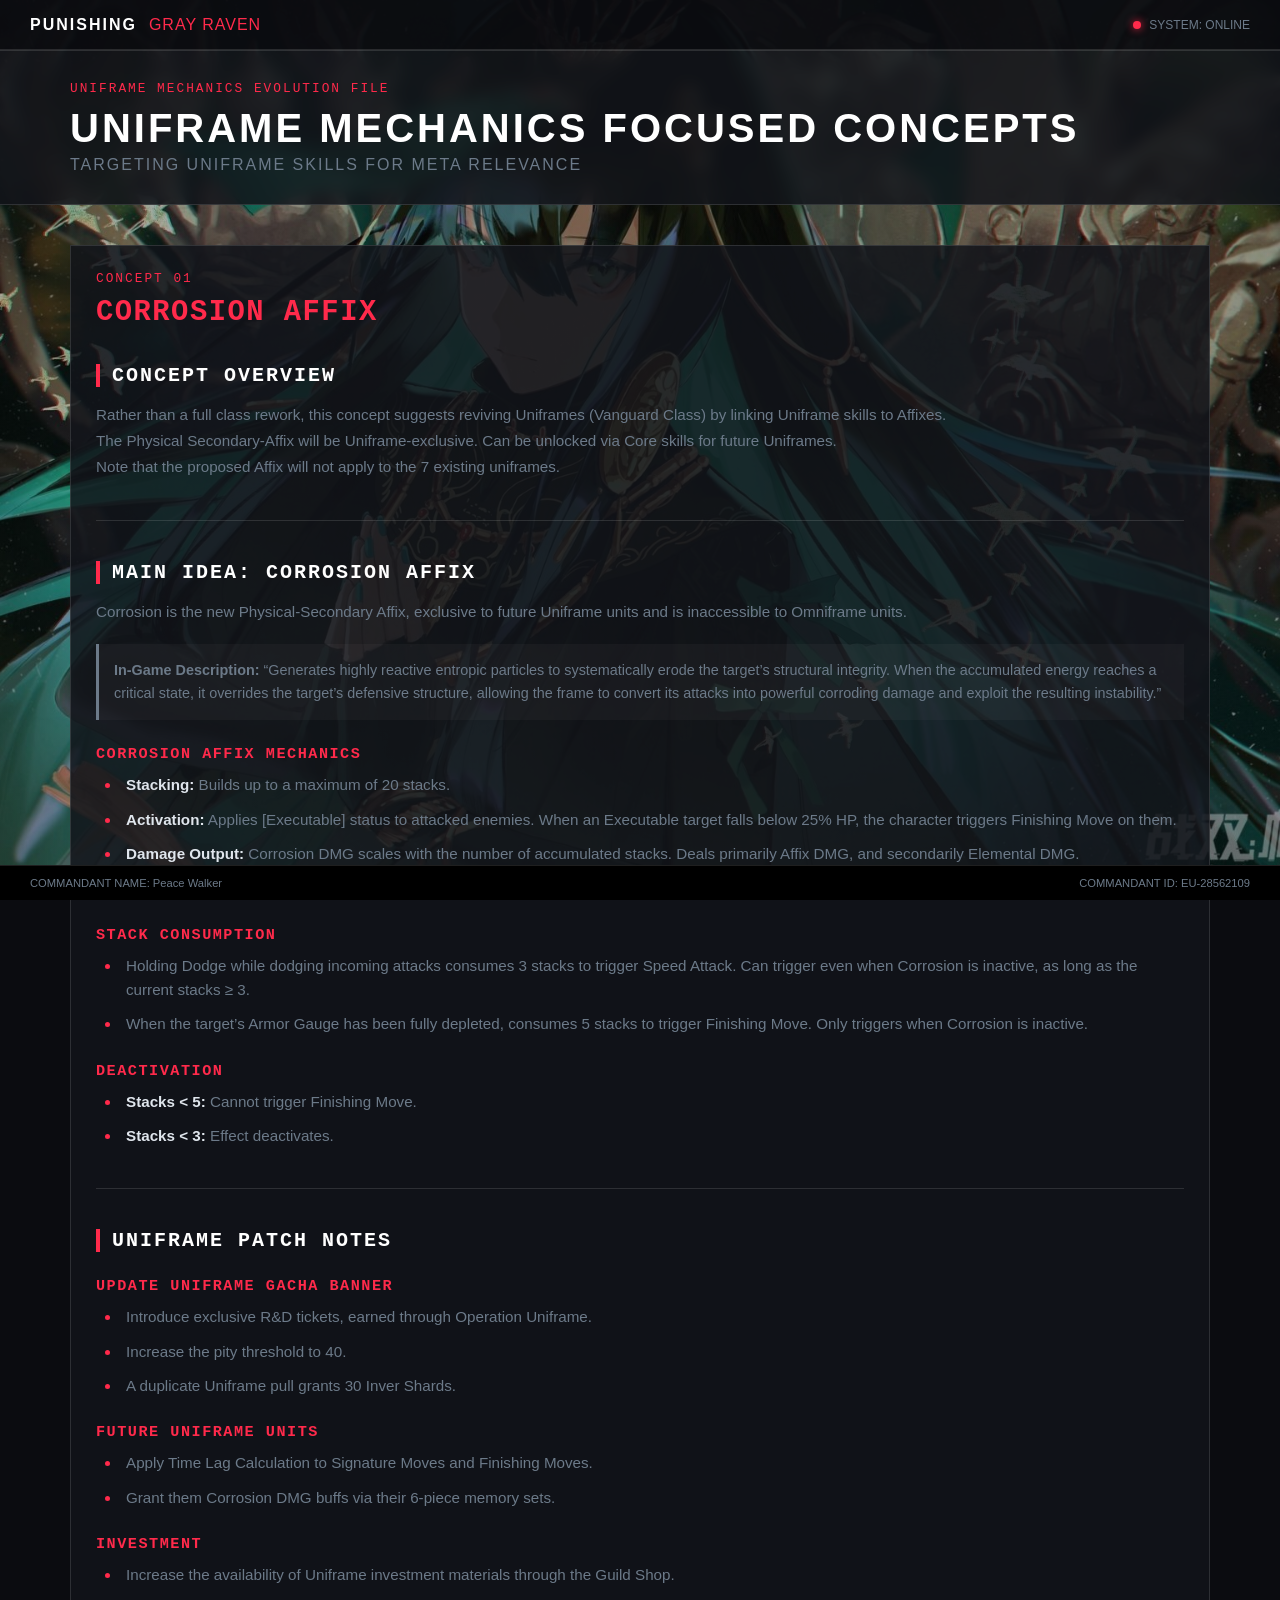
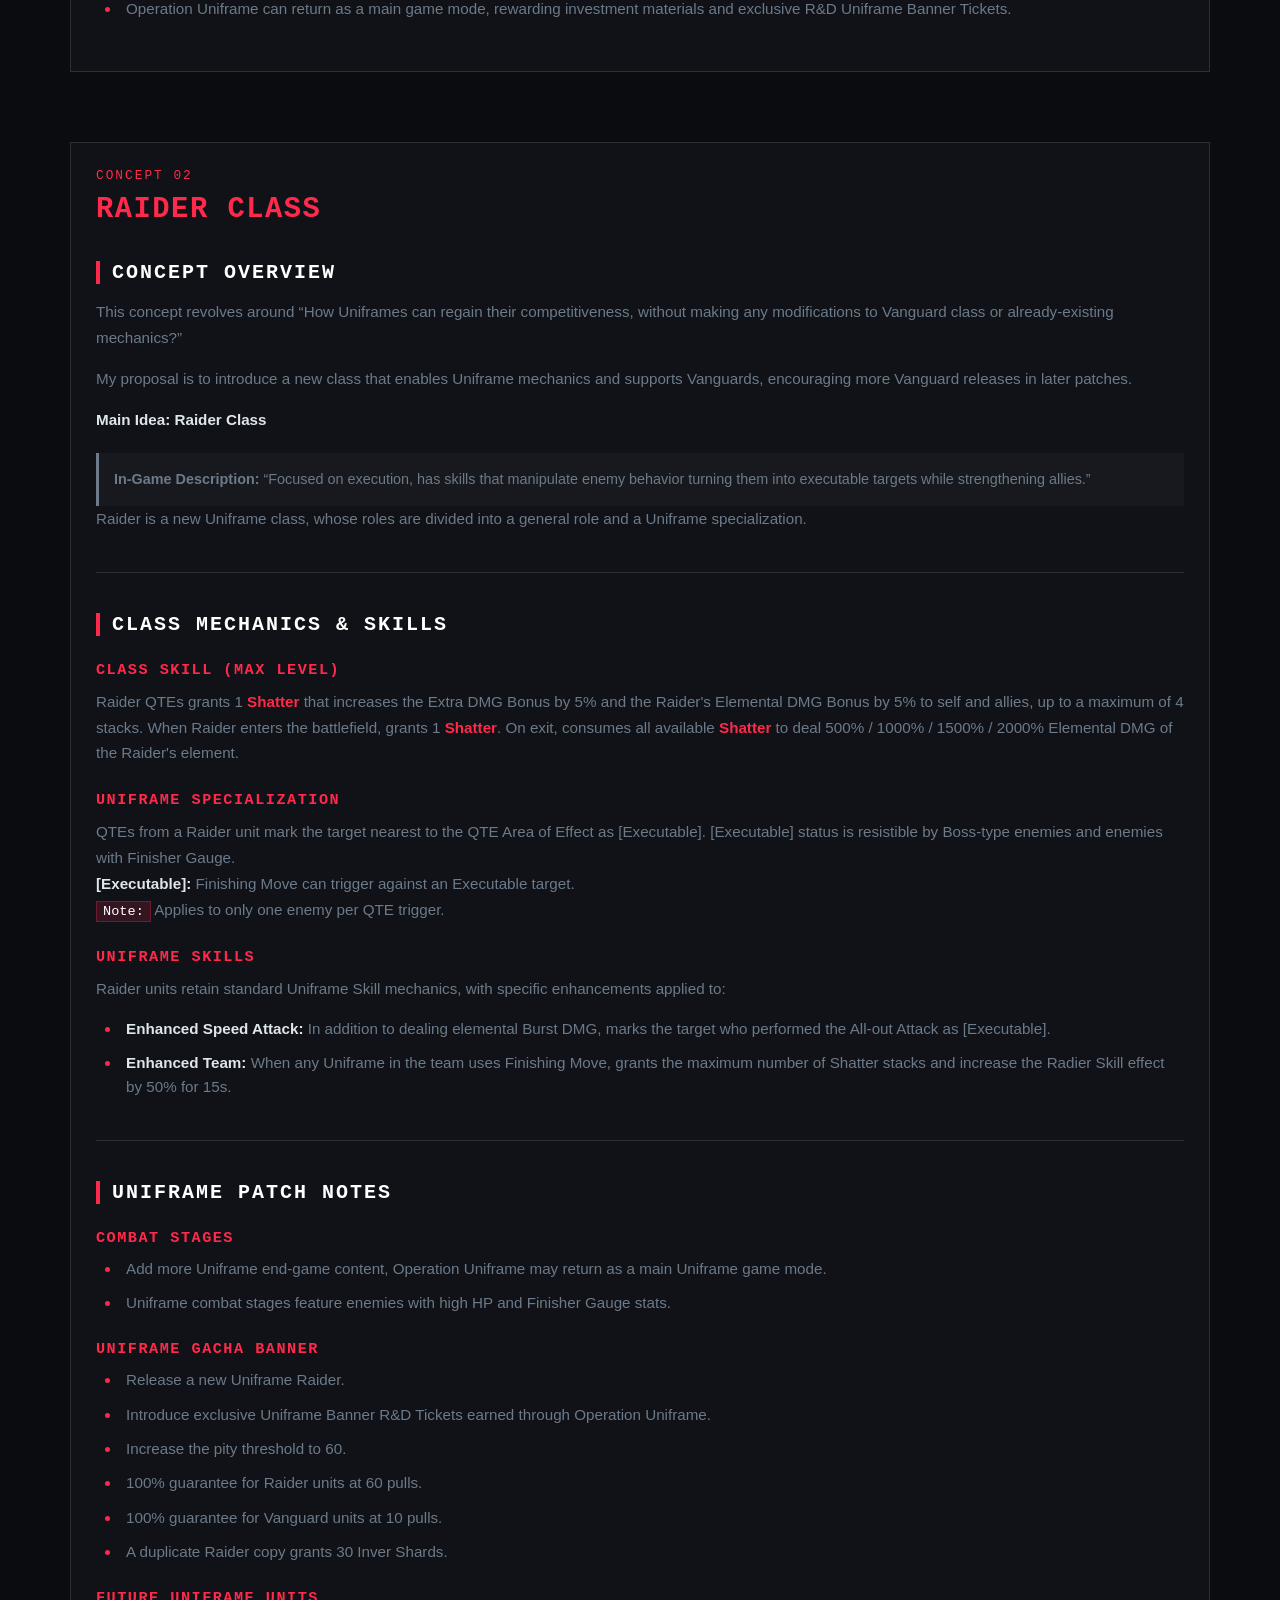
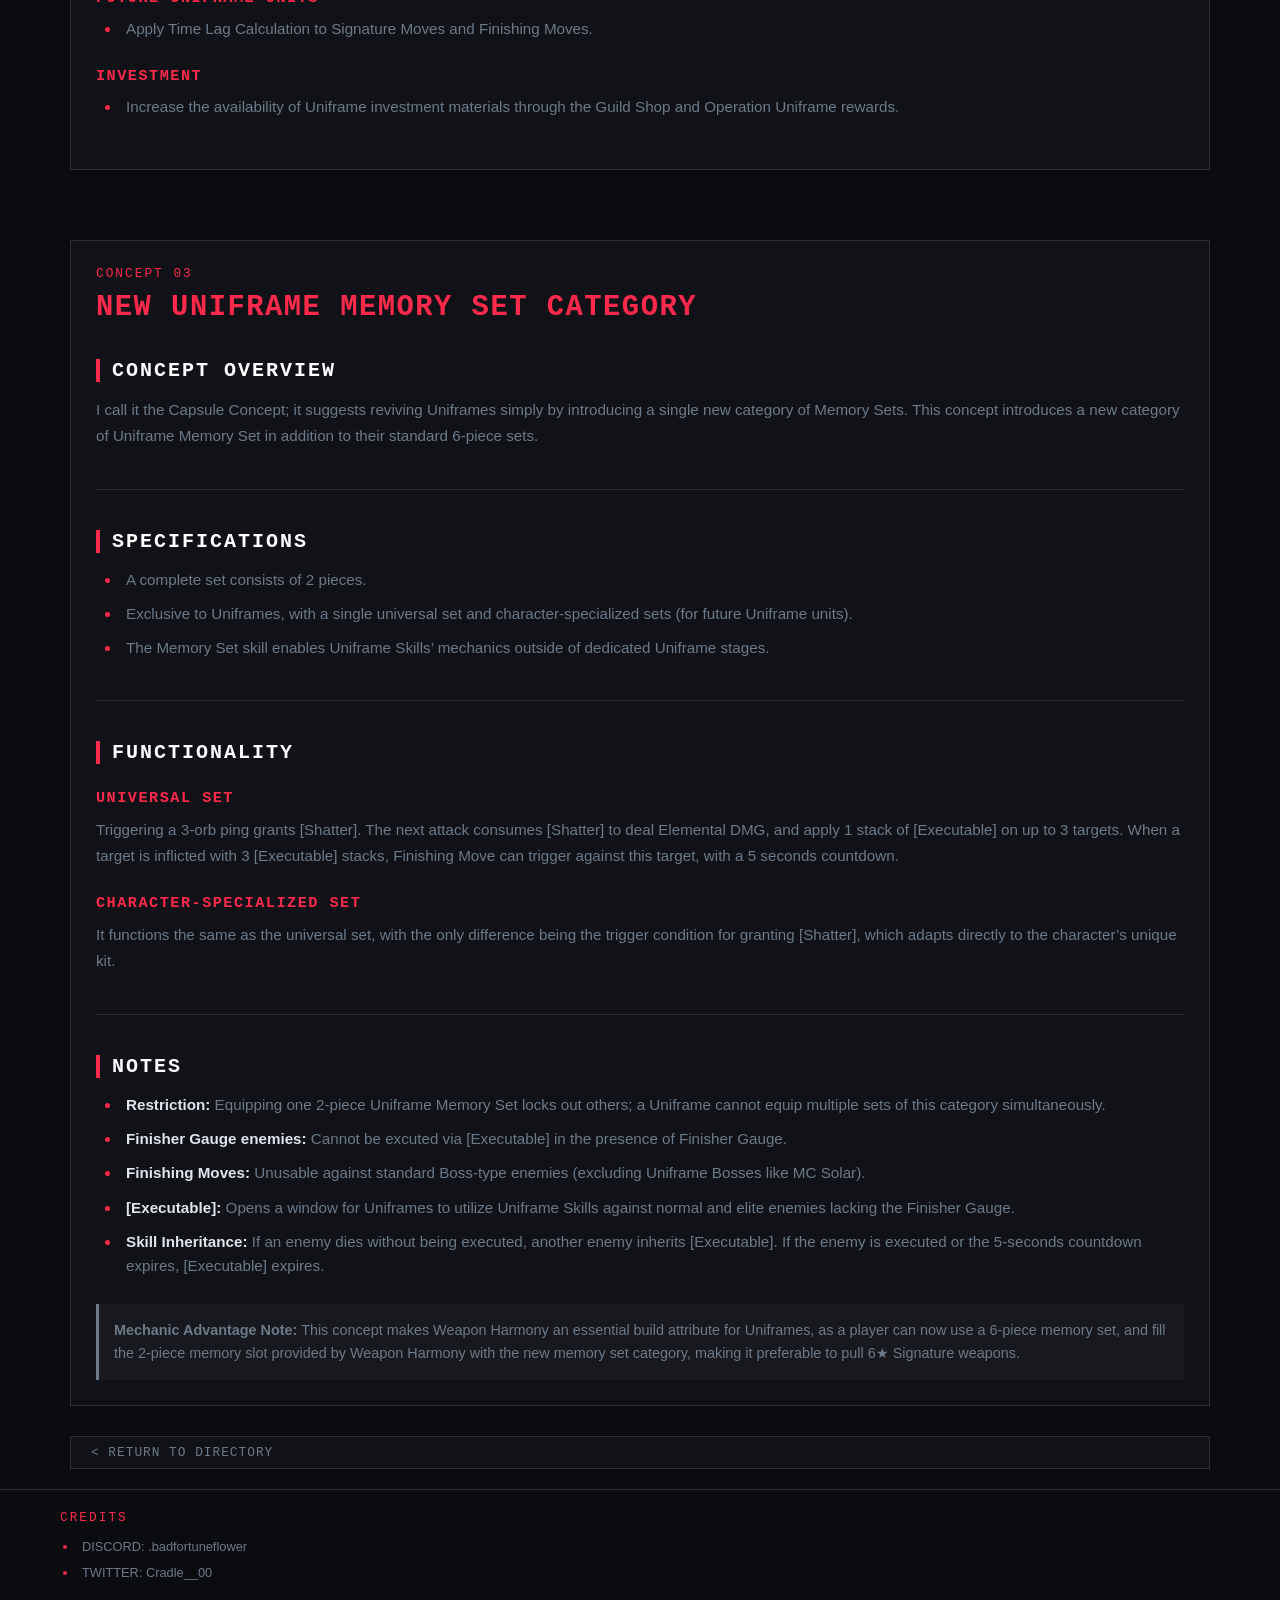
==== archive.html @ db3c18aa "Update archive.html" ====
<!DOCTYPE html>
<html lang="en">
<head>
    <meta charset="UTF-8" />
    <title>Uniframe Skills Focused</title>
<meta name="title" content="Uniframe Skills Focused">
<meta name="description" content="A fan concepts archive dedicated to Punishing: Gray Raven Uniframe combat concepts, class mechanics, and structural proposals.">
<meta name="keywords" content="PGR, Punishing Gray Raven,
    Uniframe, Uniframe Concepts, PGR Archive, Uniframe Rework, Uniframe Revival, Uniframe Plans, PGR Uniframe, Punishing Gray Raven Uniframe,
    Vanguard, Vanguard Concepts, Vanguard Rework, Vanguard Revival, Vanguard Plans, PGR Vanguard, Punishing Gray Raven Vanguard, Uniframe Vanguard,
    Camu, Camu Crocotta, Uniframe Camu, Uniframe Camu Crocotta, Vanguard Camu, Vanguard Camu Crocotta, PGR Camu, Punishing Gray Raven Camu,
    Qu, Qu Pavo, Uniframe Qu, Uniframe Qu Pavo, Vanguard Qu, Vanguard Qu Pavo, PGR Qu, Punishing Gray Raven Qu,
    Selena, Selena Tempest, Uniframe Selena, Uniframe Selena Tempest, Vanguard Selena, Vanguard Selena Tempest, PGR Selena, Punishing Gray Raven Selena,
    Roland, Roland Flamebeau, Uniframe Roland, Uniframe Roland Flamebeau, Vanguard Roland, Vanguard Roland Flamebeau, PGR Roland, Punishing Gray Raven Roland,
    Pulao, Pulao Dragontoll, Uniframe Pulao, Uniframe Pulao Dragontoll, Vanguard Pulao, Vanguard Pulao Dragontoll, PGR Pulao, Punishing Gray Raven Pulao,
    Haicma, Haicma Starveil, Uniframe Haicma, Uniframe Haicma Starveil, Vanguard Haicma, Vanguard Haicma Starveil, PGR Haicma, Punishing Gray Raven Haicma,
    Noan, Noan Arca, Uniframe Noan, Uniframe Noan Arca, Vanguard Noan, Vanguard Noan Arca, PGR Noan, Punishing Gray Raven Noan">
<meta name="robots" content="index, follow">
<!-- Open Graph / Social Media Preview Tags -->
    <meta property="og:type" content="website">
    <meta property="og:site_name" content="Legacy Concepts Archive">
    <meta property="og:title" content="Legacy Concepts Archive">
    <meta property="og:description" content="A fan concepts archive dedicated to Punishing: Gray Raven Uniframe combat concepts, class mechanics, and structural proposals.">
    <meta property="og:url" content="https://zaichintsu-hub.github.io/pgr-archive/">
    <meta property="og:image" content="https://zaichintsu-hub.github.io/pgr-archive/bg/Qu.jpg">
    <meta name="viewport" content="width=device-width, initial-scale=1.0"/>
    <link rel="icon" type="image/png" href="https://zaichintsu-hub.github.io/pgr-archive/favicon.png">
    <link rel="stylesheet" href="style.css" />
    <style>
        .back-btn {
            display: inline-block;
            background: var(--panel-bg);
            border: 1px solid var(--border-color);
            color: var(--text-muted);
            padding: 8px 20px;
            font-family: monospace;
            font-size: 0.8rem;
            text-decoration: none;
            letter-spacing: 1px;
            margin-bottom: 20px;
            transition: all 0.2s ease;
        }
        .back-btn:hover {
            border-color: var(--accent-red);
            color: var(--text-main);
        }
    </style>
</head>
<body>

    <div class="background-layer background-layer-1"></div>
    <div class="background-layer background-layer-2"></div>

    <!-- TOP NAV BAR -->
    <header class="top-nav">
        <div class="nav-brand">
            <span class="brand-logo">PUNISHING</span>
            <span class="brand-sub">GRAY RAVEN</span>
        </div>
        <div class="nav-status">
            <span class="status-indicator"></span>
            <span class="status-text">SYSTEM: ONLINE</span>
        </div>
    </header>

    <!-- MAIN FULL-WIDTH STICKY HEADER BANNER -->
    <section class="hero-section">
        <div class="hud-frame">
            <div class="hero-banner-inner">
                <div class="sys-tag">UNIFRAME MECHANICS EVOLUTION FILE</div>
                <h1 class="hero-title">UNIFRAME MECHANICS FOCUSED CONCEPTS</h1>
                <p class="hero-subtitle">TARGETING UNIFRAME SKILLS FOR META RELEVANCE</p>
            </div>
        </div>
    </section>

    <!-- MAIN CONTENT CONTAINER -->
    <main class="main-content">
        
        <!-- ========================================== -->
        <!-- CONCEPT 1: CORROSION AFFIX                 -->
        <!-- ========================================== -->
        <section class="content-panel">
            
            <div class="sys-tag">CONCEPT 01</div>
            <h2 style="color: var(--accent-red); font-family: monospace; font-size: 1.8rem; margin: 10px 0 25px 0; letter-spacing: 1.5px;">CORROSION AFFIX</h2>
            
            <!-- SECTION 1: CONCEPT OVERVIEW -->
            <h3 class="data-heading">CONCEPT OVERVIEW</h3>
            <div class="data-block">
                <p class="concept-text">Rather than a full class rework, this concept suggests reviving Uniframes (Vanguard Class) by linking Uniframe skills to Affixes.<br>
                The Physical Secondary-Affix will be Uniframe-exclusive. Can be unlocked via Core skills for future Uniframes.<br>Note that the proposed Affix will not apply to the 7 existing uniframes.</p>
            </div>

            <hr class="section-divider" />

            <!-- SECTION 2: MAIN IDEA - CORROSION AFFIX -->
            <h3 class="data-heading">MAIN IDEA: CORROSION AFFIX</h3>
            <div class="data-block">
                <p class="concept-text">Corrosion is the new Physical-Secondary Affix, exclusive to future Uniframe units and is inaccessible to Omniframe units.</p>
                <div class="sys-note">
                    <strong>In-Game Description:</strong> “Generates highly reactive entropic particles to systematically erode the target’s structural integrity. When the accumulated energy reaches a critical state, it overrides the target’s defensive structure, allowing the frame to convert its attacks into powerful corroding damage and exploit the resulting instability.”
                </div>
            </div>

            <h4 class="sub-heading">CORROSION AFFIX MECHANICS</h4>
            <ul class="sys-list">
                <li><strong>Stacking:</strong> Builds up to a maximum of 20 stacks.</li>
                <li><strong>Activation:</strong> Applies [Executable] status to attacked enemies. When an Executable target falls below 25% HP, the character triggers Finishing Move on them.</li>
                <li><strong>Damage Output:</strong> Corrosion DMG scales with the number of accumulated stacks. Deals primarily Affix DMG, and secondarily Elemental DMG.</li>
                <li><strong>Restriction:</strong> [Executable] status is resistible by Boss-type enemies and enemies with Finisher Gauge.</li>
            </ul>

            <h4 class="sub-heading">STACK CONSUMPTION</h4>
            <ul class="sys-list">
                <li>Holding Dodge while dodging incoming attacks consumes 3 stacks to trigger Speed Attack. Can trigger even when Corrosion is inactive, as long as the current stacks ≥ 3.</li>
                <li>When the target’s Armor Gauge has been fully depleted, consumes 5 stacks to trigger Finishing Move. Only triggers when Corrosion is inactive.</li>
            </ul>

            <h4 class="sub-heading">DEACTIVATION</h4>
            <ul class="sys-list">
                <li><strong>Stacks &lt; 5:</strong> Cannot trigger Finishing Move.</li>
                <li><strong>Stacks &lt; 3:</strong> Effect deactivates.</li>
            </ul>


            <hr class="section-divider" />
            <!-- SECTION 3: TEAM COMPOSITIONS & ENDGAME CONTENT -->
            <!-- 
            <h3 class="data-heading">TEAM COMPOSITIONS & ENDGAME CONTENT</h3>
            
            <h4 class="sub-heading">TEAM COMPOSITIONS</h4>
            <ul class="sys-list">
                <li><strong>ELEMENTAL TEAM:</strong> Vanguard will compete with Attacker for the main DPS slot, alongside Breaker/Tank and Amplifier/Overlinker.</li>
                <li><strong>CORROSION TEAM:</strong> At least 2 Uniframe units are required to achieve maximum DMG output. A Physical Amplifier can help increase the DMG output, since Corrosion is a Physical Affix. Uniframe’s Enhanced Team skill serves as the second buff provider for the team.</li>
            </ul>

            <h4 class="sub-heading">ENDGAME CONTENT</h4>
            <ul class="sys-list">
                <li><strong>OPERATION UNIFRAME:</strong> This mode could get little modifications and return as a main game mode with weekly tasks.</li>
            </ul>

            <hr class="section-divider" />
            -->
            
            <!-- SECTION 4: UNIFRAME PATCH NOTES -->
            <h3 class="data-heading">UNIFRAME PATCH NOTES</h3>
            <h4 class="sub-heading">UPDATE UNIFRAME GACHA BANNER</h4>
            <ul class="sys-list">
                <li>Introduce exclusive R&D tickets, earned through Operation Uniframe.</li>
                <li>Increase the pity threshold to 40.</li>
                <li>A duplicate Uniframe pull grants 30 Inver Shards.</li>
            </ul>

            <h4 class="sub-heading">FUTURE UNIFRAME UNITS</h4>
            <ul class="sys-list">
                <li>Apply Time Lag Calculation to Signature Moves and Finishing Moves.</li>
                <li>Grant them Corrosion DMG buffs via their 6-piece memory sets.</li>
            </ul>

            <h4 class="sub-heading">INVESTMENT</h4>
            <ul class="sys-list">
                <li>Increase the availability of Uniframe investment materials through the Guild Shop.</li>
                <li>Operation Uniframe can return as a main game mode, rewarding investment materials and exclusive R&D Uniframe Banner Tickets.</li>
            </ul>

        </section>
        <!-- ========================================== -->
        <!-- CONCEPT 2: RAIDER CLASS                 -->
        <!-- ========================================== -->
        <section class="content-panel" style="margin-top: 40px;">
            
            <div class="sys-tag">CONCEPT 02</div>
            <h2 style="color: var(--accent-red); font-family: monospace; font-size: 1.8rem; margin: 10px 0 25px 0; letter-spacing: 1.5px;">RAIDER CLASS</h2>
            
            <!-- SECTION 1: CONCEPT OVERVIEW -->
            <h3 class="data-heading">CONCEPT OVERVIEW</h3>
            <div class="data-block">
                <p class="concept-text">This concept revolves around “How Uniframes can regain their competitiveness, without making any modifications to Vanguard class or already-existing mechanics?”</p>
                <p class="concept-text">My proposal is to introduce a new class that enables Uniframe mechanics and supports Vanguards, encouraging more Vanguard releases in later patches.</p>
                <p class="concept-text"><strong>Main Idea: Raider Class</strong></p>
                <div class="sys-note">
                    <strong>In-Game Description:</strong> “Focused on execution, has skills that manipulate enemy behavior turning them into executable targets while strengthening allies.”
                </div>
                <p class="concept-text">Raider is a new Uniframe class, whose roles are divided into a general role and a Uniframe specialization.</p>
            </div>

            <hr class="section-divider" />

            <!-- SECTION 2: CLASS MECHANICS & SKILLS -->
            <h3 class="data-heading">CLASS MECHANICS & SKILLS</h3>
            
            <h4 class="sub-heading">CLASS SKILL (MAX LEVEL)</h4>
            <p class="concept-text">Raider QTEs grants 1 <b style="color: var(--accent-red);">Shatter</b> that increases the Extra DMG Bonus by 5% and the Raider's Elemental DMG Bonus by 5% to self and allies, up to a maximum of 4 stacks. When Raider enters the battlefield, grants 1 <b style="color: var(--accent-red);">Shatter</b>. On exit, consumes all available <b style="color: var(--accent-red);">Shatter</b> to deal 500% / 1000% / 1500% / 2000% Elemental DMG of the Raider's element.</p>

            <h4 class="sub-heading">UNIFRAME SPECIALIZATION</h4>
            <p class="concept-text">QTEs from a Raider unit mark the target nearest to the QTE Area of Effect as [Executable]. [Executable] status is resistible by Boss-type enemies and enemies with Finisher Gauge.<br>
                <strong>[Executable]:</strong> Finishing Move can trigger against an Executable target.<br>
                <span class="highlight">Note:</span> Applies to only one enemy per QTE trigger.</p>

            <h4 class="sub-heading">UNIFRAME SKILLS</h4>
            <p class="concept-text">Raider units retain standard Uniframe Skill mechanics, with specific enhancements applied to:</p>
            <ul class="sys-list">
                <li><strong>Enhanced Speed Attack:</strong> In addition to dealing elemental Burst DMG, marks the target who performed the All-out Attack as [Executable].</li>
                <li><strong>Enhanced Team:</strong> When any Uniframe in the team uses Finishing Move, grants the maximum number of Shatter stacks and increase the Radier Skill effect by 50% for 15s.</li>
            </ul>

            <hr class="section-divider" />

            <!-- SECTION 3: ANALYSIS: TEAM COMPOSITIONS -->
            <!-- 
            <h3 class="data-heading">ANALYSIS: TEAM COMPOSITIONS</h3>
            
            <h4 class="sub-heading">ELEMENTAL & EFFECT COMPOSITION</h4>
            <div class="sys-note" style="margin-bottom: 15px;">
                <strong>Team Layout:</strong> [ATTACKER/VANGUARD - BREAKER/TANK - AMPLIFIER/RAIDER]
            </div>
            
            <p class="concept-text" style="margin-bottom: 5px;"><strong>DPS Comparison:</strong></p>
            <ul class="sys-list">
                <li>Vanguard technically functions like an Attacker for 10 seconds upon deployment.</li>
                <li>Uniframe 6-piece memory sets provide higher DMG stats than Omniframe 4-piece memory sets.</li>
                <li>Omniframe has the advantage of being able to equip 2 complete memory sets thanks to Weapon Harmony.</li>
                <li>Some Omniframe memory sets like Cottie provide the advantage of a faster rotation.</li>
            </ul>

            <p class="concept-text" style="margin-bottom: 5px;"><strong>SUPPORT Comparison:</strong></p>
            <ul class="sys-list">
                <li>Amplifier instantly provides 20% Extra DMG Bonus for 10 seconds when a character is deployed, while Raider builds up stacks through QTEs, with the maximum Extra DMG Bonus being 20%.</li>
                <li>Amplifier heals allies, increases their DMG, and provides more buffs via support Omniframe memory sets like Da Vinci and Guinevere.</li>
                <li>Raider deals AoE Burst DMG on exit.</li>
                <li>[Executable] opens a window for Uniframes to partly benefit from Uniframe skills’ Finishing Move and Enhanced Team’s stats buff.</li>
            </ul>

            <p class="concept-text"><strong>Conclusion:</strong> Vanguard and Attacker, Raider and Amplifier, can share the same slot, depending on which unit is stronger.</p>

            <h4 class="sub-heading">UNIFRAME COMPOSITION</h4>
            <div class="sys-note" style="margin-bottom: 15px;">
                <strong>Team Layout:</strong> [VANGUARD - VANGUARD - RAIDER]
            </div>
            <ul class="sys-list">
                <li>Outside of dedicated Uniframe stages, this composition is less effective than standard competitive Omniframe teams.</li>
                <li>Gains stats buff and support from Raider's Class skill and Uniframes’ Enhanced Team.</li>
                <li>Specializes against enemies with Finisher Gauge and enemies whose HP and shield stats are high.</li>
                <li>Omniframe units are highly irrelevant to this team.</li>
            </ul>

            <hr class="section-divider" /> -->

            <!-- SECTION 4: UNIFRAME PATCH NOTES -->
            <h3 class="data-heading">UNIFRAME PATCH NOTES</h3>
            
            <h4 class="sub-heading">COMBAT STAGES</h4>
            <ul class="sys-list">
                <li>Add more Uniframe end-game content, Operation Uniframe may return as a main Uniframe game mode.</li>
                <li>Uniframe combat stages feature enemies with high HP and Finisher Gauge stats.</li>
            </ul>

            <h4 class="sub-heading">UNIFRAME GACHA BANNER</h4>
                <ul class="sys-list">
                <li>Release a new Uniframe Raider.</li>
                <li>Introduce exclusive Uniframe Banner R&D Tickets earned through Operation Uniframe.</li>
                <li>Increase the pity threshold to 60.</li>
                <li>100% guarantee for Raider units at 60 pulls.</li>
                <li>100% guarantee for Vanguard units at 10 pulls.</li>
                <li>A duplicate Raider copy grants 30 Inver Shards.</li>
            </ul>

            <h4 class="sub-heading">FUTURE UNIFRAME UNITS</h4>
            <ul class="sys-list">
                <li>Apply Time Lag Calculation to Signature Moves and Finishing Moves.</li>
            </ul>

            <h4 class="sub-heading">INVESTMENT</h4>
            <ul class="sys-list">
                <li>Increase the availability of Uniframe investment materials through the Guild Shop and Operation Uniframe rewards.</li>
            </ul>

        </section>

        <!-- ========================================== -->
        <!-- CONCEPT 3: NEW UNIFRAME MEMORY SET         -->
        <!-- ========================================== -->
        <section class="content-panel" style="margin-top: 40px;">
            
            <div class="sys-tag">CONCEPT 03</div>
            <h2 style="color: var(--accent-red); font-family: monospace; font-size: 1.8rem; margin: 10px 0 25px 0; letter-spacing: 1.5px;">NEW UNIFRAME MEMORY SET CATEGORY</h2>
            
            <!-- SECTION 1: CONCEPT OVERVIEW -->
            <h3 class="data-heading">CONCEPT OVERVIEW</h3>
            <div class="data-block">
                <p class="concept-text">I call it the Capsule Concept; it suggests reviving Uniframes simply by introducing a single new category of Memory Sets. This concept introduces a new category of Uniframe Memory Set in addition to their standard 6-piece sets.</p>
            </div>

            <hr class="section-divider" />

            <!-- SECTION 2: SPECIFICATIONS -->
            <h3 class="data-heading">SPECIFICATIONS</h3>
            <ul class="sys-list">
                <li>A complete set consists of 2 pieces.</li>
                <li>Exclusive to Uniframes, with a single universal set and character-specialized sets (for future Uniframe units).</li>
                <li>The Memory Set skill enables Uniframe Skills’ mechanics outside of dedicated Uniframe stages.</li>
            </ul>

            <hr class="section-divider" />

            <!-- SECTION 3: FUNCTIONALITY -->
            <h3 class="data-heading">FUNCTIONALITY</h3>
            
            <h4 class="sub-heading">UNIVERSAL SET</h4>
            <p class="concept-text">Triggering a 3-orb ping grants [Shatter]. The next attack consumes [Shatter] to deal Elemental DMG, and apply 1 stack of [Executable] on up to 3 targets. When a target is inflicted with 3 [Executable] stacks, Finishing Move can trigger against this target, with a 5 seconds countdown.</p>

            <h4 class="sub-heading">CHARACTER-SPECIALIZED SET</h4>
            <p class="concept-text">It functions the same as the universal set, with the only difference being the trigger condition for granting [Shatter], which adapts directly to the character’s unique kit.</p>

            <hr class="section-divider" />

            <!-- SECTION 4: NOTES -->
            <h3 class="data-heading">NOTES</h3>
            <ul class="sys-list">
                <li><strong>Restriction:</strong> Equipping one 2-piece Uniframe Memory Set locks out others; a Uniframe cannot equip multiple sets of this category simultaneously.</li>
                <li><strong>Finisher Gauge enemies:</strong> Cannot be excuted via [Executable] in the presence of Finisher Gauge.</li>
                <li><strong>Finishing Moves:</strong> Unusable against standard Boss-type enemies (excluding Uniframe Bosses like MC Solar).</li>
                <li><strong>[Executable]:</strong> Opens a window for Uniframes to utilize Uniframe Skills against normal and elite enemies lacking the Finisher Gauge.</li>
                <li><strong>Skill Inheritance:</strong> If an enemy dies without being executed, another enemy inherits [Executable]. If the enemy is executed or the 5-seconds countdown expires, [Executable] expires.</li>
            </ul>

            <div class="sys-note" style="margin-top: 15px;">
                <strong>Mechanic Advantage Note:</strong> This concept makes Weapon Harmony an essential build attribute for Uniframes, as a player can now use a 6-piece memory set, and fill the 2-piece memory slot provided by Weapon Harmony with the new memory set category, making it preferable to pull 6★ Signature weapons.
            </div>

        </section>
        <a href="index.html" class="back-btn">&lt; RETURN TO DIRECTORY</a>
    </main>
            <!-- CREDITS BAR -->
        <section class="credits-bar">
            <div class="credits-header">CREDITS</div>

            <ul class="credits-list">
                <li>DISCORD: .badfortuneflower</li>
                <li>TWITTER: Cradle__00</li>
            </ul>
            <br>
        </section>
    <!-- FOOTER DIAGNOSTICS -->
    <footer class="footer-diagnostics">
        <div class="footer-left">
        COMMANDANT NAME: Peace Walker
        </div>
        <div class="footer-right">
        COMMANDANT ID: EU-28562109
        </div>
    </footer>

    <script src="bg-switcher.js"></script>
</body>
</html>
---- style.css ----
/* --- RESET & VARIABLES --- */
* {
  margin: 0;
  padding: 0;
  box-sizing: border-box;
  font-family: 'Segoe UI', -apple-system, BlinkMacSystemFont, Roboto, sans-serif;
}

:root {
  --bg-color: #0b0c10;
  --panel-bg: rgba(18, 20, 26, 0.85);
  --border-color: rgba(255, 255, 255, 0.12);
  --accent-red: #ff2a4b;
  --accent-red-glow: rgba(255, 42, 75, 0.3);
  --text-main: #e0e6ed;
  --text-muted: #6c7a89;
  --grid-line: rgba(255, 255, 255, 0.03);
}

body {
    margin: 0;
    padding: 0;
    box-sizing: border-box;
    color: var(--text-main);
    min-height: 100vh;
    padding-bottom: 0px;
    background-color: var(--bg-color);
    display: flex;
    flex-direction: column;
}

.background-layer {
    position: fixed;
    inset: 0;
    background-size: cover;
    background-position: center;
    background-repeat: no-repeat;
    background-attachment: fixed;
    z-index: -1;
    opacity: 0;
    transition: opacity 1.5s ease-in-out;
}

.background-layer.active {
    opacity: 1;
}

/* --- TOP NAV BAR --- */
.top-nav {
  height: 50px;
  background: rgba(11, 12, 16, 0.95);
  border-bottom: 1px solid var(--border-color);
  display: flex;
  justify-content: space-between;
  align-items: center;
  padding: 0 30px;
  position: sticky;
  top: 0;
  z-index: 100;
}

.nav-brand {
  display: flex;
  align-items: center;
  gap: 12px;
}

.brand-logo {
  font-weight: 900;
  letter-spacing: 2px;
  color: #fff;
}

.brand-sub {
  font-weight: 300;
  color: var(--accent-red);
  letter-spacing: 1px;
}

.sys-ver {
  font-size: 0.75rem;
  color: var(--text-muted);
  font-family: monospace;
}

.nav-status {
  display: flex;
  align-items: center;
  gap: 8px;
  font-size: 0.75rem;
  font-family: monospace;
  color: var(--text-muted);
}

.status-indicator {
  width: 8px;
  height: 8px;
  background-color: var(--accent-red);
  border-radius: 50%;
  box-shadow: 0 0 8px var(--accent-red);
}

/* --- FULL-WIDTH STICKY HERO HEADER --- */
.hero-section {
  width: 100%;
  margin-bottom: 40px;
  top: 50px;
  z-index: 90;
}

.hud-frame {
  background: var(--panel-bg);
  border-top: 1px solid var(--border-color);
  border-bottom: 1px solid var(--border-color);
  border-left: none;
  border-right: none;
  padding: 30px 0;
  position: relative;
  backdrop-filter: blur(8px);
}

.hero-banner-inner {
  max-width: 1200px;
  margin: 0 auto;
  padding: 0 30px;
}

.sys-tag {
  font-family: monospace;
  font-size: 0.8rem;
  color: var(--accent-red);
  letter-spacing: 2px;
  margin-bottom: 10px;
}

.hero-title {
  font-size: 2.5rem;
  font-weight: 900;
  letter-spacing: 3px;
  color: #fff;
}

.hero-subtitle {
  font-size: 1rem;
  color: var(--text-muted);
  letter-spacing: 2px;
  margin-top: 5px;
}

/* --- NAVIGATION MATRIX --- */
.nav-matrix {
  display: flex;
  gap: 10px;
  max-width: 1200px;
  margin: 20px auto;
  padding: 0 30px;
}

.matrix-tab {
  flex: 1;
  background: var(--panel-bg);
  border: 1px solid var(--border-color);
  color: var(--text-muted);
  padding: 12px;
  font-family: monospace;
  font-size: 0.85rem;
  cursor: pointer;
  text-align: left;
  transition: all 0.2s ease;
}

.matrix-tab:hover, .matrix-tab.active {
  background: var(--accent-red);
  color: #fff;
  border-color: var(--accent-red);
  box-shadow: 0 0 12px var(--accent-red-glow);
}

/* --- MAIN CONTENT & PANELS --- */
.main-content {
  max-width: 1200px;
  margin: 0 auto;
  padding: 0 30px;
  display: flex;
  flex-direction: column;
  gap: 30px;
}

.content-panel {
  background: var(--panel-bg);
  border: 1px solid var(--border-color);
  padding: 25px;
}

.archive-panel {
  background: var(--panel-bg);
  border: 1px solid var(--accent-red);
  padding: 25px;
}

.archive-header {
  display: flex;
  align-items: center;
  gap: 12px;
  border-bottom: 1px solid var(--accent-red);
  padding-bottom: 12px;
  margin-bottom: 20px;
}

.archive-header h2 {
  font-size: 1.1rem;
  letter-spacing: 1.5px;
  color: var(--accent-red);
}

.panel-header {
  display: flex;
  align-items: center;
  gap: 12px;
  border-bottom: 1px solid var(--border-color);
  padding-bottom: 12px;
  margin-bottom: 20px;
}

.header-num {
  font-family: monospace;
  color: var(--accent-red);
  font-weight: bold;
}

.panel-header h2 {
  font-size: 1.1rem;
  letter-spacing: 1.5px;
  color: #fff;
}

/* --- GRID & PLACEHOLDERS --- */
.card-grid {
  display: grid;
  grid-template-columns: 1fr 1fr;
  gap: 20px;
  margin-bottom: 80px;
}

.data-card {
  border: 1px solid var(--border-color);
  padding: 15px;
  background: rgba(0, 0, 0, 0.3);
}

.card-tag {
  font-family: monospace;
  font-size: 0.7rem;
  color: var(--text-muted);
}

.data-card h3 {
  font-size: 0.95rem;
  margin: 5px 0 15px;
  color: #fff;
}

.card-placeholder, .table-placeholder {
  min-height: 120px;
  border: 1px dashed var(--border-color);
  background: rgba(255, 255, 255, 0.01);
}

/* --- ROSTER GRID --- */
.roster-grid {
  display: grid;
  grid-template-columns: repeat(5, 1fr);
  gap: 15px;
}

.roster-slot {
  aspect-ratio: 1;
  border: 1px solid var(--border-color);
  background: rgba(0, 0, 0, 0.4);
  display: flex;
  align-items: flex-end;
  padding: 10px;
  transition: border-color 0.2s ease;
}

.roster-slot:hover {
  border-color: var(--accent-red);
}

.slot-id {
  font-family: monospace;
  font-size: 0.65rem;
  color: var(--text-muted);
}

/* --- FOOTER --- */
.footer-diagnostics {
    position: fixed;
    bottom: 0;
    left: 0;
    width: 100%;
    height: 35px;
    background: #000;
    border-top: 1px solid var(--border-color);
    display: flex;
    justify-content: space-between;
    align-items: center;
    padding: 0 30px;
    font-family: monospace;
    font-size: 0.7rem;
    color: var(--text-muted);
    z-index: 1000;
}

/* --- RESPONSIVE BREAKPOINTS --- */
@media (max-width: 768px) {
  .card-grid { grid-template-columns: 1fr; }
  .roster-grid { grid-template-columns: repeat(2, 1fr); }
  .nav-matrix { flex-direction: column; }
}

/* --- CONCEPT BODY TYPOGRAPHY & SPACING --- */
.data-heading {
  font-family: monospace;
  font-size: 1.25rem;
  color: #fff;
  letter-spacing: 2px;
  margin-top: 35px;
  margin-bottom: 15px;
  border-left: 4px solid var(--accent-red);
  padding-left: 12px;
}
.data-heading:first-child {
  margin-top: 0;
}

.sub-heading {
  font-family: monospace;
  font-size: 0.95rem;
  color: var(--accent-red);
  letter-spacing: 1.5px;
  margin: 25px 0 10px 0;
}

.data-block {
  margin-bottom: 25px;
}

.concept-text {
  color: var(--text-muted);
  font-size: 0.95rem;
  line-height: 1.7;
  margin-bottom: 15px;
}
.concept-text strong {
  color: var(--text-main);
}

.highlight {
  color: #fff;
  background: rgba(255, 42, 75, 0.15);
  padding: 2px 6px;
  border: 1px solid rgba(255, 42, 75, 0.3);
  font-family: monospace;
  font-size: 0.85rem;
}

.section-divider {
  border: 0;
  height: 1px;
  background: var(--border-color);
  margin: 40px 0;
}

/* --- LISTS --- */
.sys-list {
  margin: 0 0 25px 25px;
  color: var(--text-muted);
  font-size: 0.95rem;
  line-height: 1.6;
}
.sys-list li {
  margin-bottom: 10px;
  padding-left: 5px;
}
.sys-list li::marker {
  color: var(--accent-red);
}
.sys-list strong {
  color: var(--text-main);
}

.sys-note {
  background: rgba(255, 255, 255, 0.03);
  border-left: 3px solid var(--text-muted);
  padding: 15px;
  margin-top: 20px;
  font-size: 0.9rem;
  color: var(--text-muted);
  line-height: 1.6;
}

/* --- DATA TABLES --- */
.table-container {
  overflow-x: auto;
  margin-top: 20px;
}
.sys-table {
  width: 100%;
  border-collapse: collapse;
  font-size: 0.9rem;
}
.sys-table th, .sys-table td {
  padding: 15px;
  border: 1px solid var(--border-color);
  text-align: left;
}
.sys-table th {
  background: rgba(255, 42, 75, 0.1);
  color: #fff;
  font-family: monospace;
  letter-spacing: 1px;
  font-weight: normal;
}
.sys-table td {
  color: var(--text-muted);
  background: rgba(0, 0, 0, 0.2);
  line-height: 1.5;
}

/* --- CLASS GRID CARDS --- */
.class-grid {
  display: grid;
  grid-template-columns: repeat(auto-fit, minmax(280px, 1fr));
  gap: 20px;
  margin-top: 20px;
}

.class-card {
  border: 1px solid var(--border-color);
  background: rgba(0, 0, 0, 0.3);
  position: relative;
  min-height: 220px;
  transition: all 0.3s ease;
  overflow: hidden;
}

.class-card:hover {
  border-color: var(--accent-red);
  transform: translateY(-2px);
  box-shadow: 0 5px 15px rgba(0, 0, 0, 0.5);
}

/* Base state: Overlay Icon is centered and visible */
.class-icon {
    position: absolute;
    inset: 0;
    display: flex;
    justify-content: center;
    align-items: center;
    background: rgba(18, 20, 26, 0.95);
    z-index: 10;
    opacity: 1;
}

.class-icon img {
    display: block;
    width: 180px;
    height: 180px;
    object-fit: contain;
}

.class-content {
  padding: 20px;
  opacity: 0;
  width: 100%;
  transition: opacity 0.3s ease;
}

/* Hover state: Overlay fades out, text content fades in */
.class-card:hover .class-icon {
  opacity: 0;
  visibility: hidden;
}

.class-card:hover .class-content {
  opacity: 1;
}

/* Typography for the cards */
.class-title {
  font-family: monospace;
  font-size: 1.1rem;
  color: #fff;
  margin-bottom: 10px;
  letter-spacing: 1px;
  display: flex;
  align-items: center;
  gap: 10px;
}

.class-title::before {
  content: '';
  display: inline-block;
  width: 8px;
  height: 8px;
  background: var(--accent-red);
}

.class-desc {
  color: var(--text-main);
  font-size: 0.9rem;
  margin-bottom: 15px;
  line-height: 1.5;
}

.class-mechanic {
  color: var(--text-muted);
  font-size: 0.85rem;
  line-height: 1.6;
  border-top: 1px dashed var(--border-color);
  padding-top: 15px;
}

/* Container layer for Extra Suggestions */
.extra-suggestions-layer {
    position: relative;
    background: rgba(255, 255, 255, 0.02);
    border: 1px dashed rgba(255, 255, 255, 0.15);
    border-left: 2px solid var(--accent-red);
    padding: 20px 20px 15px 20px;
    margin: 25px 0;
    border-radius: 2px;
}

.extra-tag {
    font-family: monospace;
    font-size: 0.7rem;
    color: var(--accent-red);
    letter-spacing: 1.5px;
    margin-bottom: 12px;
    opacity: 0.85;
}

/* Special Bar for Rupture Effect */
.rupture-effect-bar {
    display: flex;
    position: relative;
    background: rgba(230, 57, 70, 0.06);
    border: 1px solid rgba(230, 57, 70, 0.25);
    border-radius: 3px;
    margin: 15px 0 20px 0;
    overflow: hidden;
}

.rupture-effect-bar .bar-accent {
    width: 4px;
    background: var(--accent-red);
    flex-shrink: 0;
}

.rupture-effect-bar .bar-content {
    padding: 12px 16px;
    width: 100%;
}

.rupture-effect-bar .bar-title {
    font-family: monospace;
    font-weight: bold;
    font-size: 0.85rem;
    color: var(--text-main);
    letter-spacing: 1px;
    margin-bottom: 8px;
    display: flex;
    align-items: center;
    gap: 8px;
}

.rupture-effect-bar .bar-title::before {
    content: "■";
    font-size: 0.6rem;
    color: var(--accent-red);
}

/* --- CREDITS BAR --- */
.credits-bar {
    width: 100%;
    background: #0B0C10;
    border-top: 1px solid var(--border-color);
    border-bottom: 1px solid var(--border-color);
    padding: 20px 30px;
    margin-top: auto;
    margin-bottom: 35px;
    box-sizing: border-box;
}

.credits-header {
    font-family: monospace;
    font-size: 0.8rem;
    color: var(--accent-red);
    letter-spacing: 2px;
    margin-bottom: 12px;
    padding: 0 30px;
}

.credits-list {
    margin: 0;
    padding-left: 48px;
    padding-right: 30px;
    color: var(--text-muted);
    font-family: monospace;
    font-size: 0.8rem;
    line-height: 1.6;
}

.credits-list li {
    margin-bottom: 6px;
    padding-left: 4px;
}

.credits-list li::marker {
    color: var(--accent-red);
}
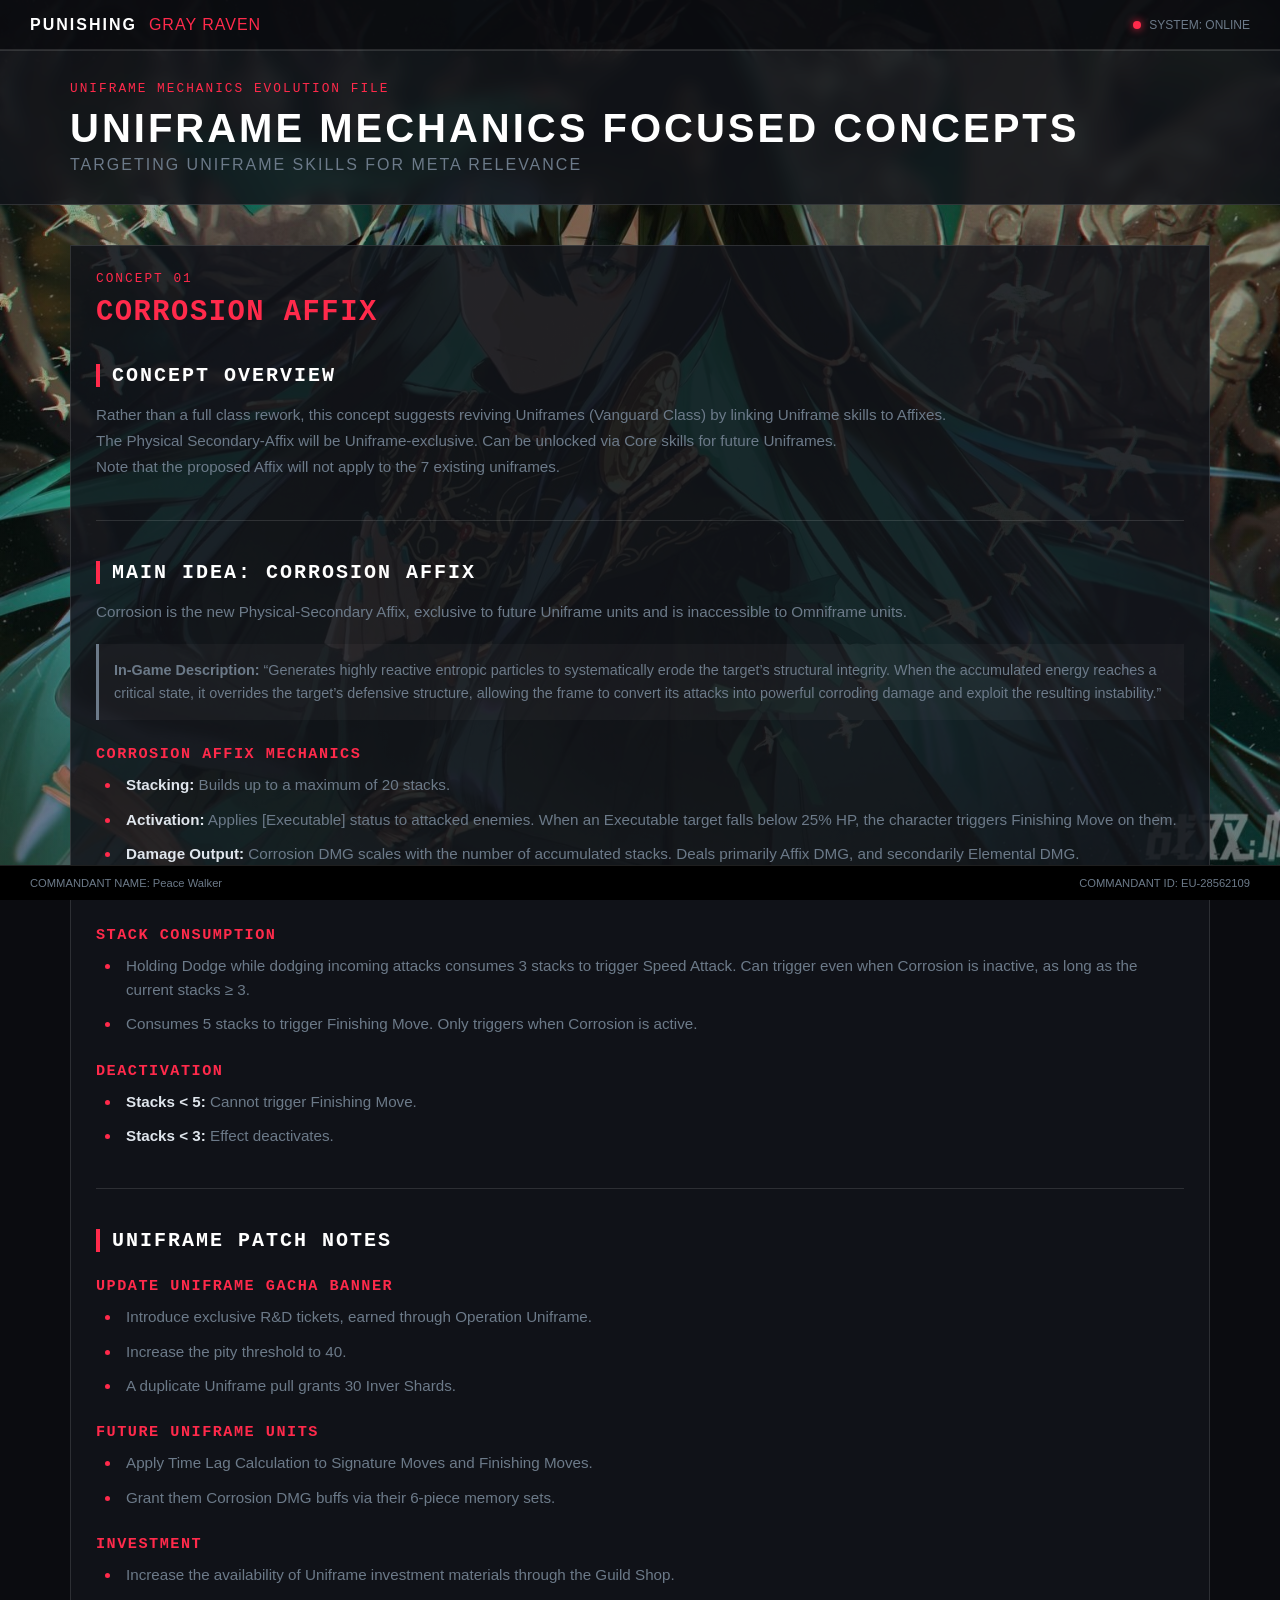
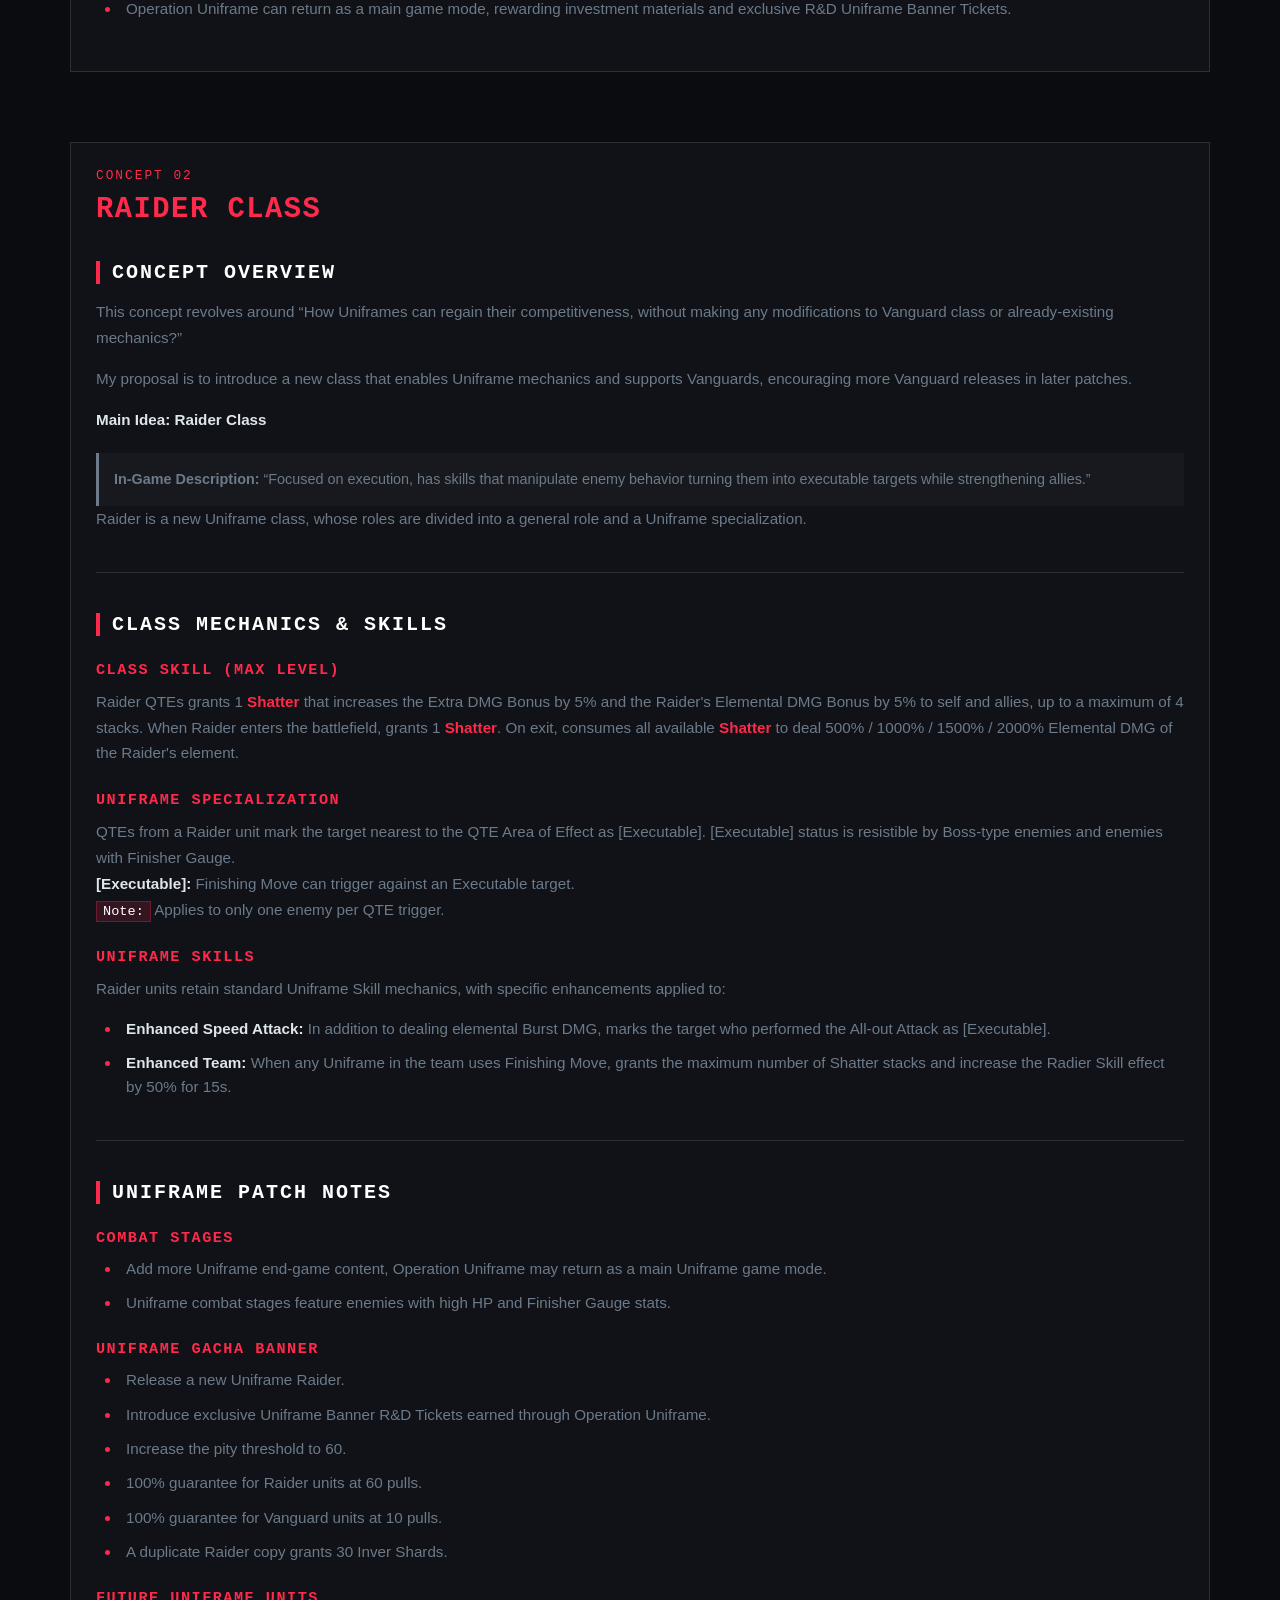
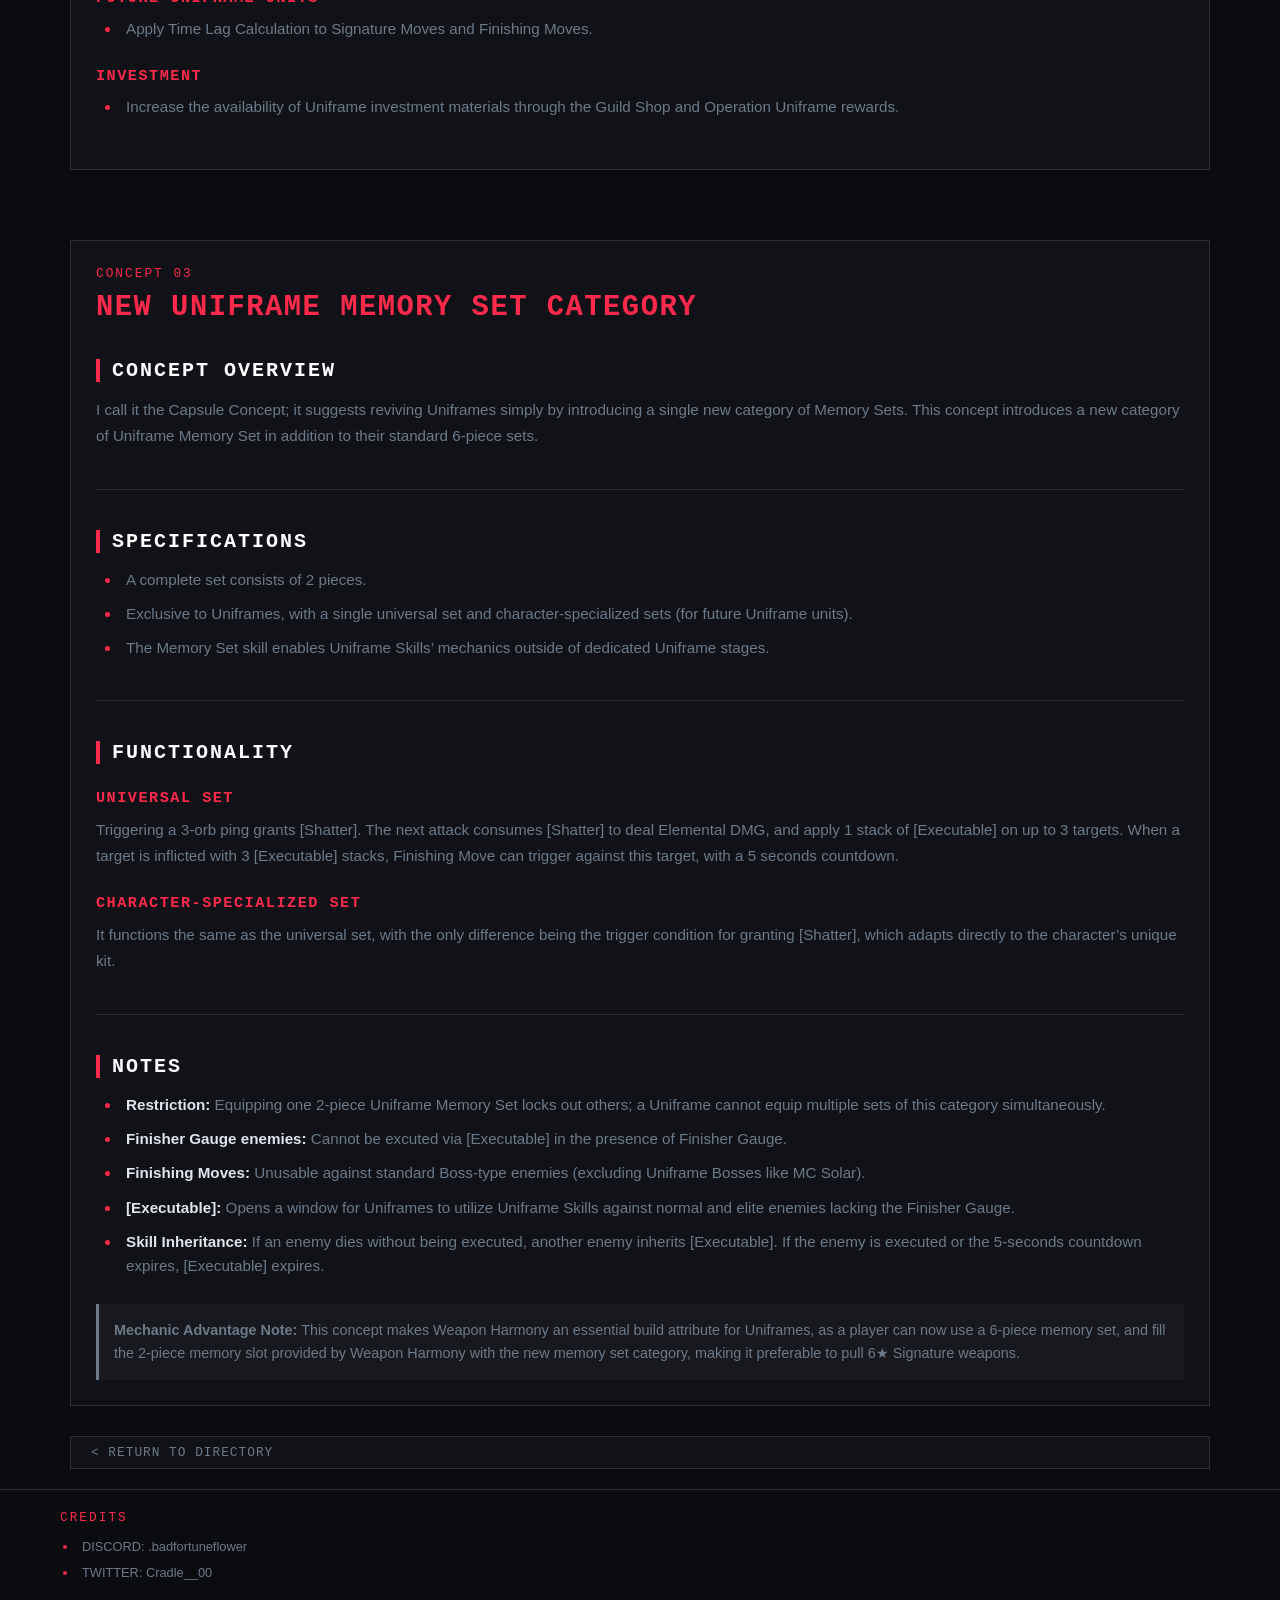
==== commit 8fa34820: "Update archive.html" ====
--- a/archive.html
+++ b/archive.html
@@ -114,7 +114,7 @@
             <h4 class="sub-heading">STACK CONSUMPTION</h4>
             <ul class="sys-list">
                 <li>Holding Dodge while dodging incoming attacks consumes 3 stacks to trigger Speed Attack. Can trigger even when Corrosion is inactive, as long as the current stacks ≥ 3.</li>
-                <li>When the target’s Armor Gauge has been fully depleted, consumes 5 stacks to trigger Finishing Move. Only triggers when Corrosion is inactive.</li>
+                <li>Consumes 5 stacks to trigger Finishing Move. Only triggers when Corrosion is active.</li>
             </ul>
 
             <h4 class="sub-heading">DEACTIVATION</h4>
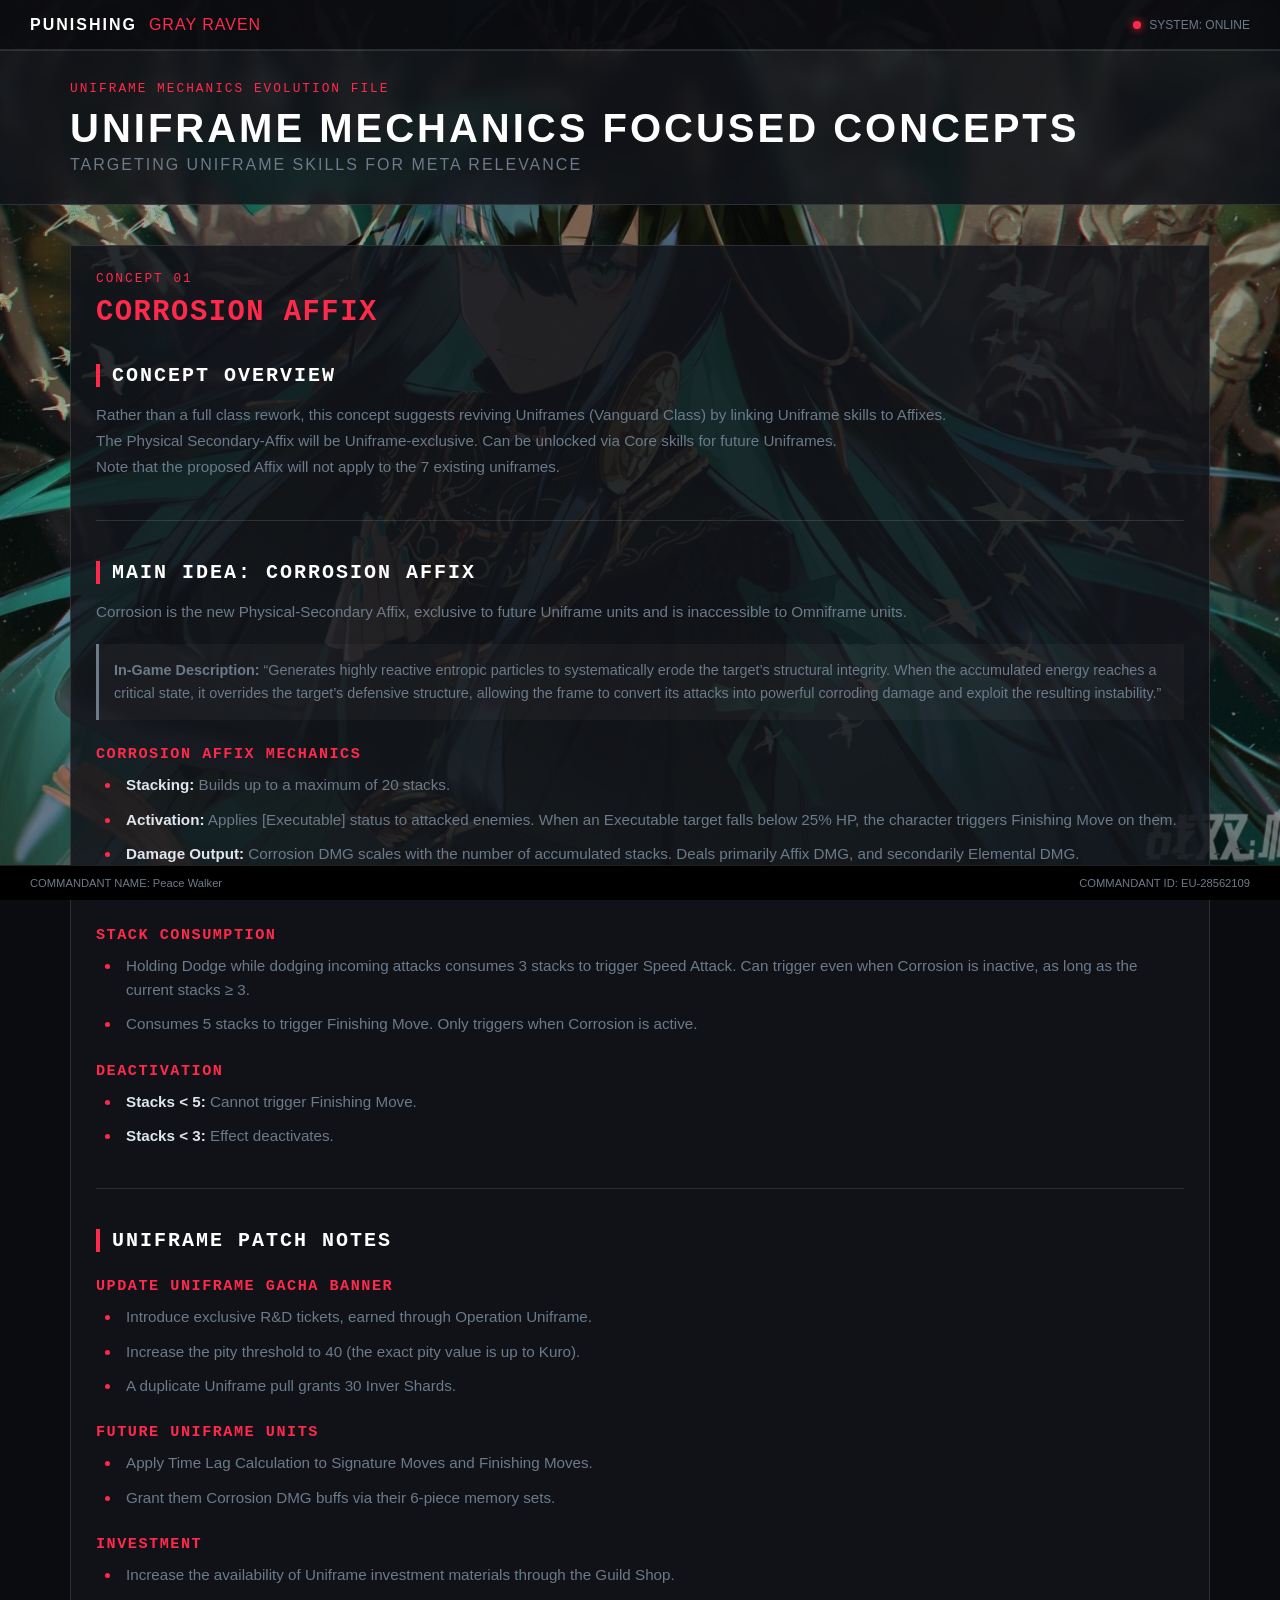
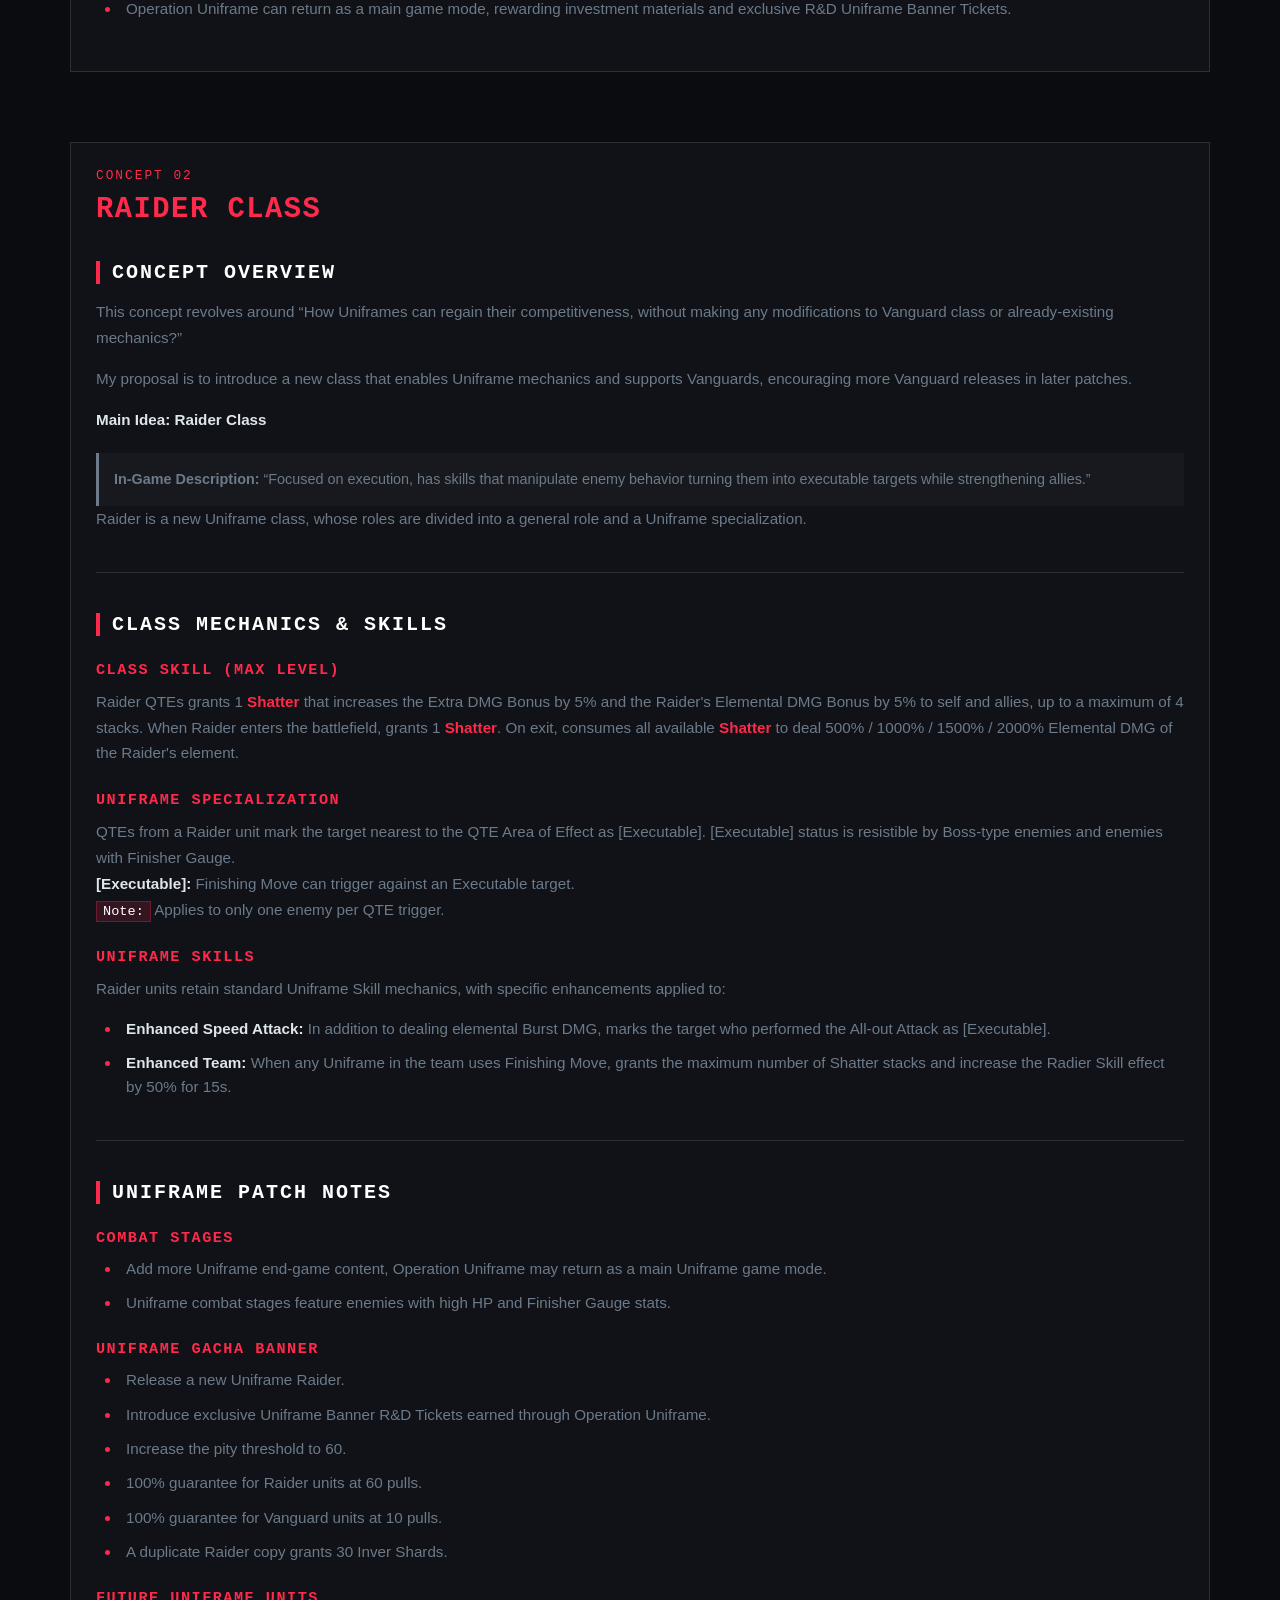
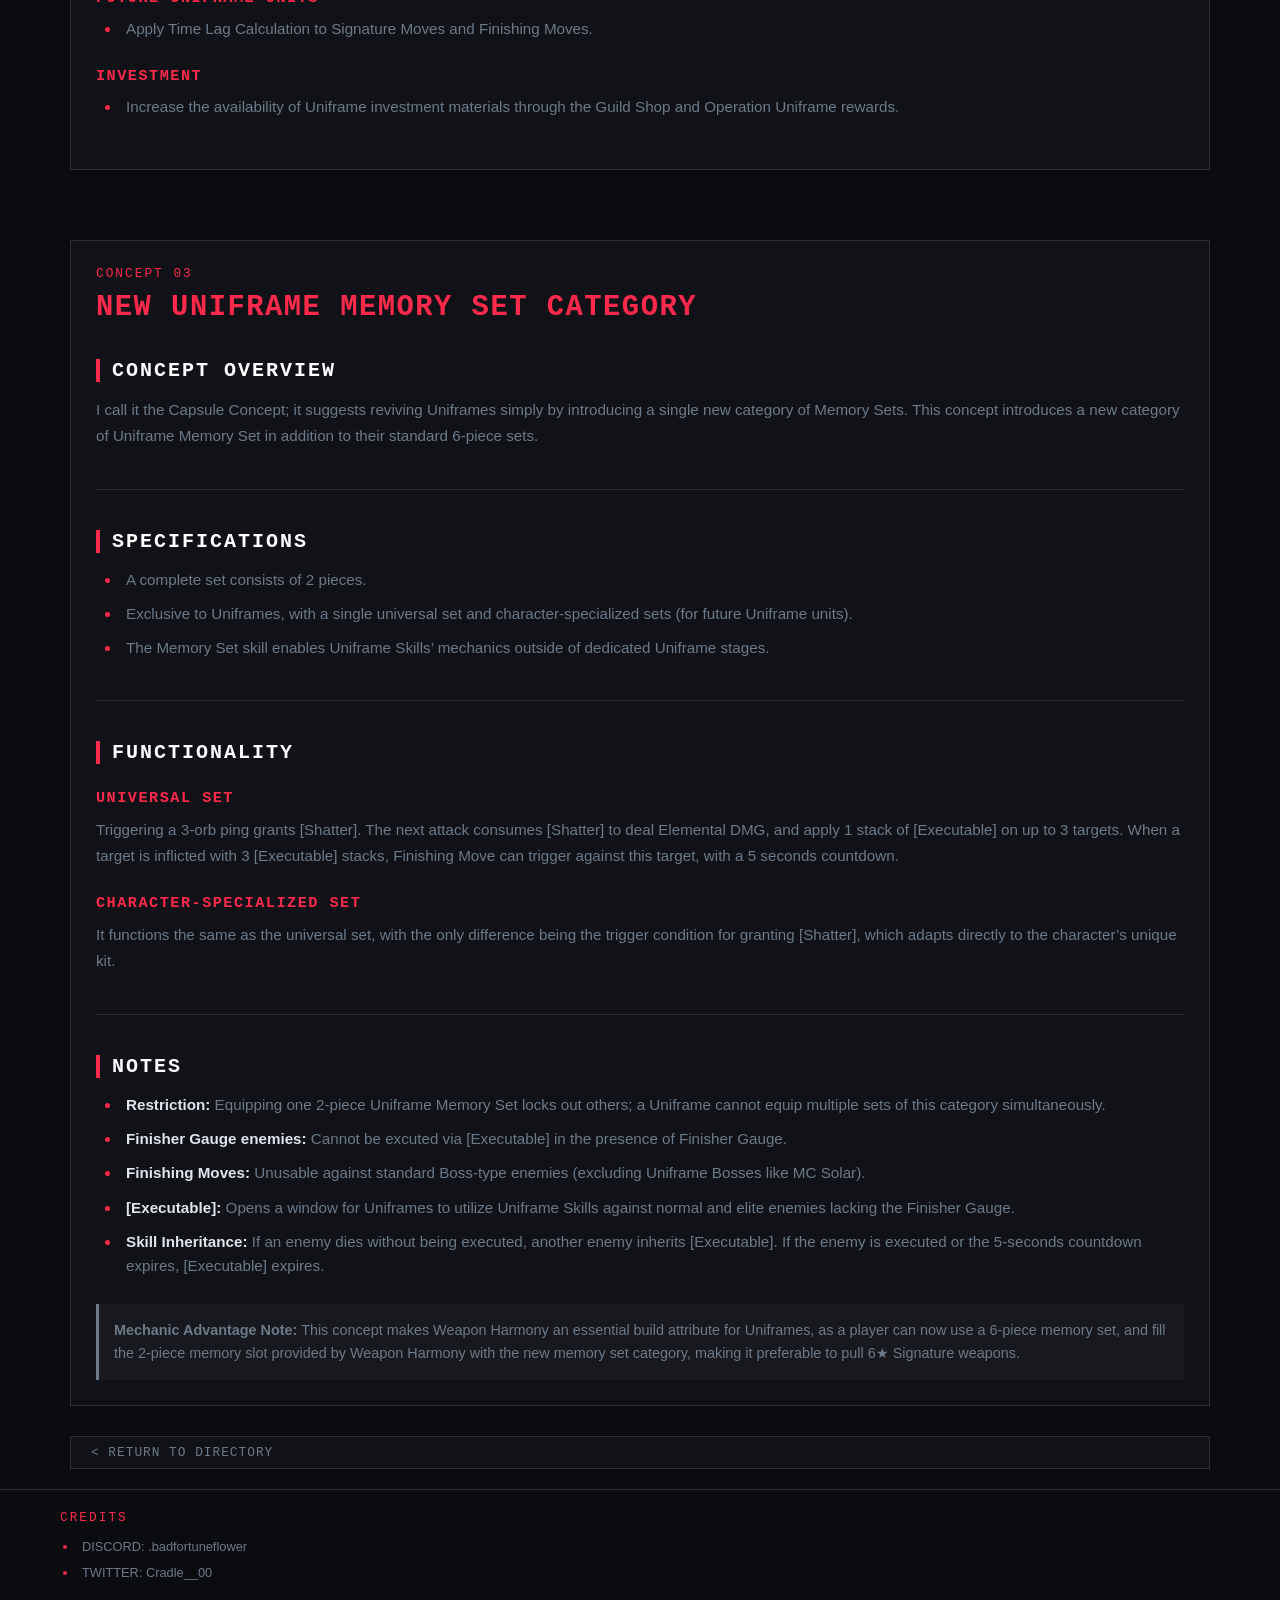
==== commit 61b17bb8: "Update archive.html" ====
--- a/archive.html
+++ b/archive.html
@@ -148,7 +148,7 @@
             <h4 class="sub-heading">UPDATE UNIFRAME GACHA BANNER</h4>
             <ul class="sys-list">
                 <li>Introduce exclusive R&D tickets, earned through Operation Uniframe.</li>
-                <li>Increase the pity threshold to 40.</li>
+                <li>Increase the pity threshold to 40 (the exact pity value is up to Kuro).</li>
                 <li>A duplicate Uniframe pull grants 30 Inver Shards.</li>
             </ul>
 
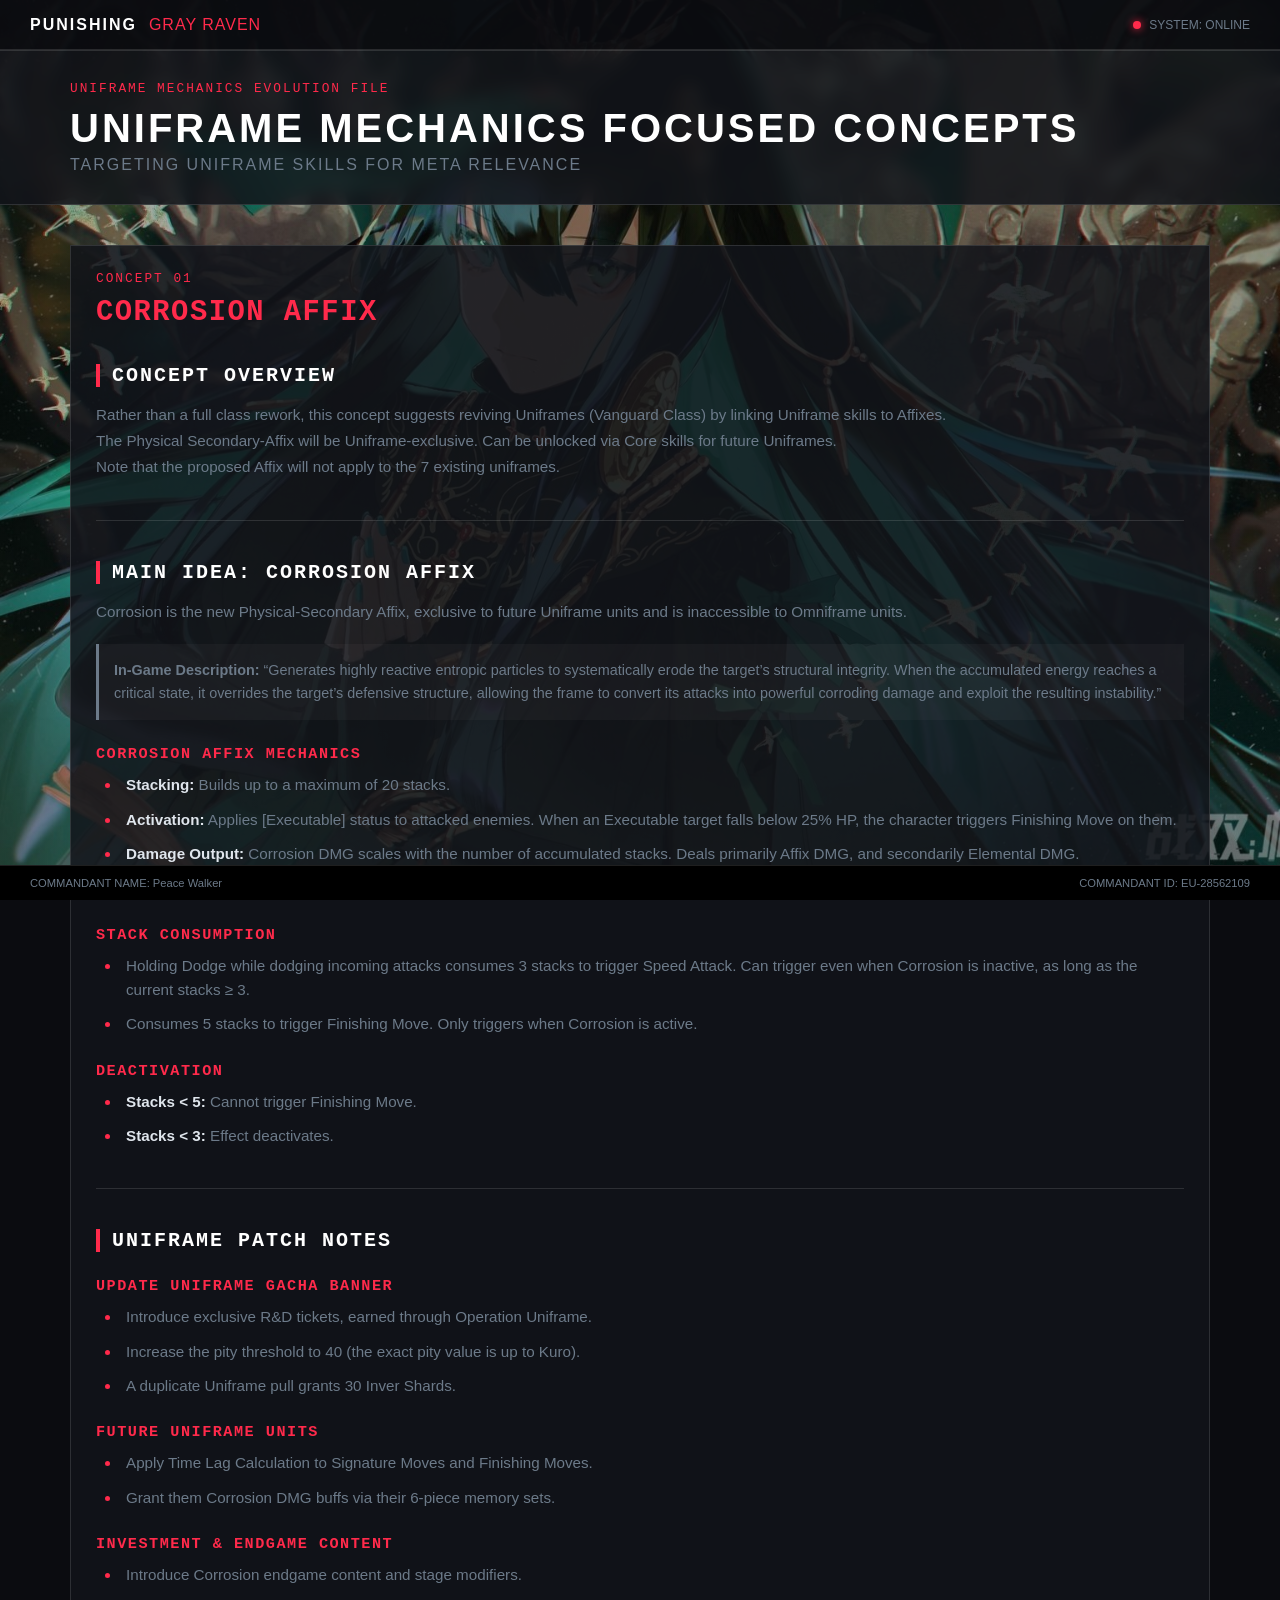
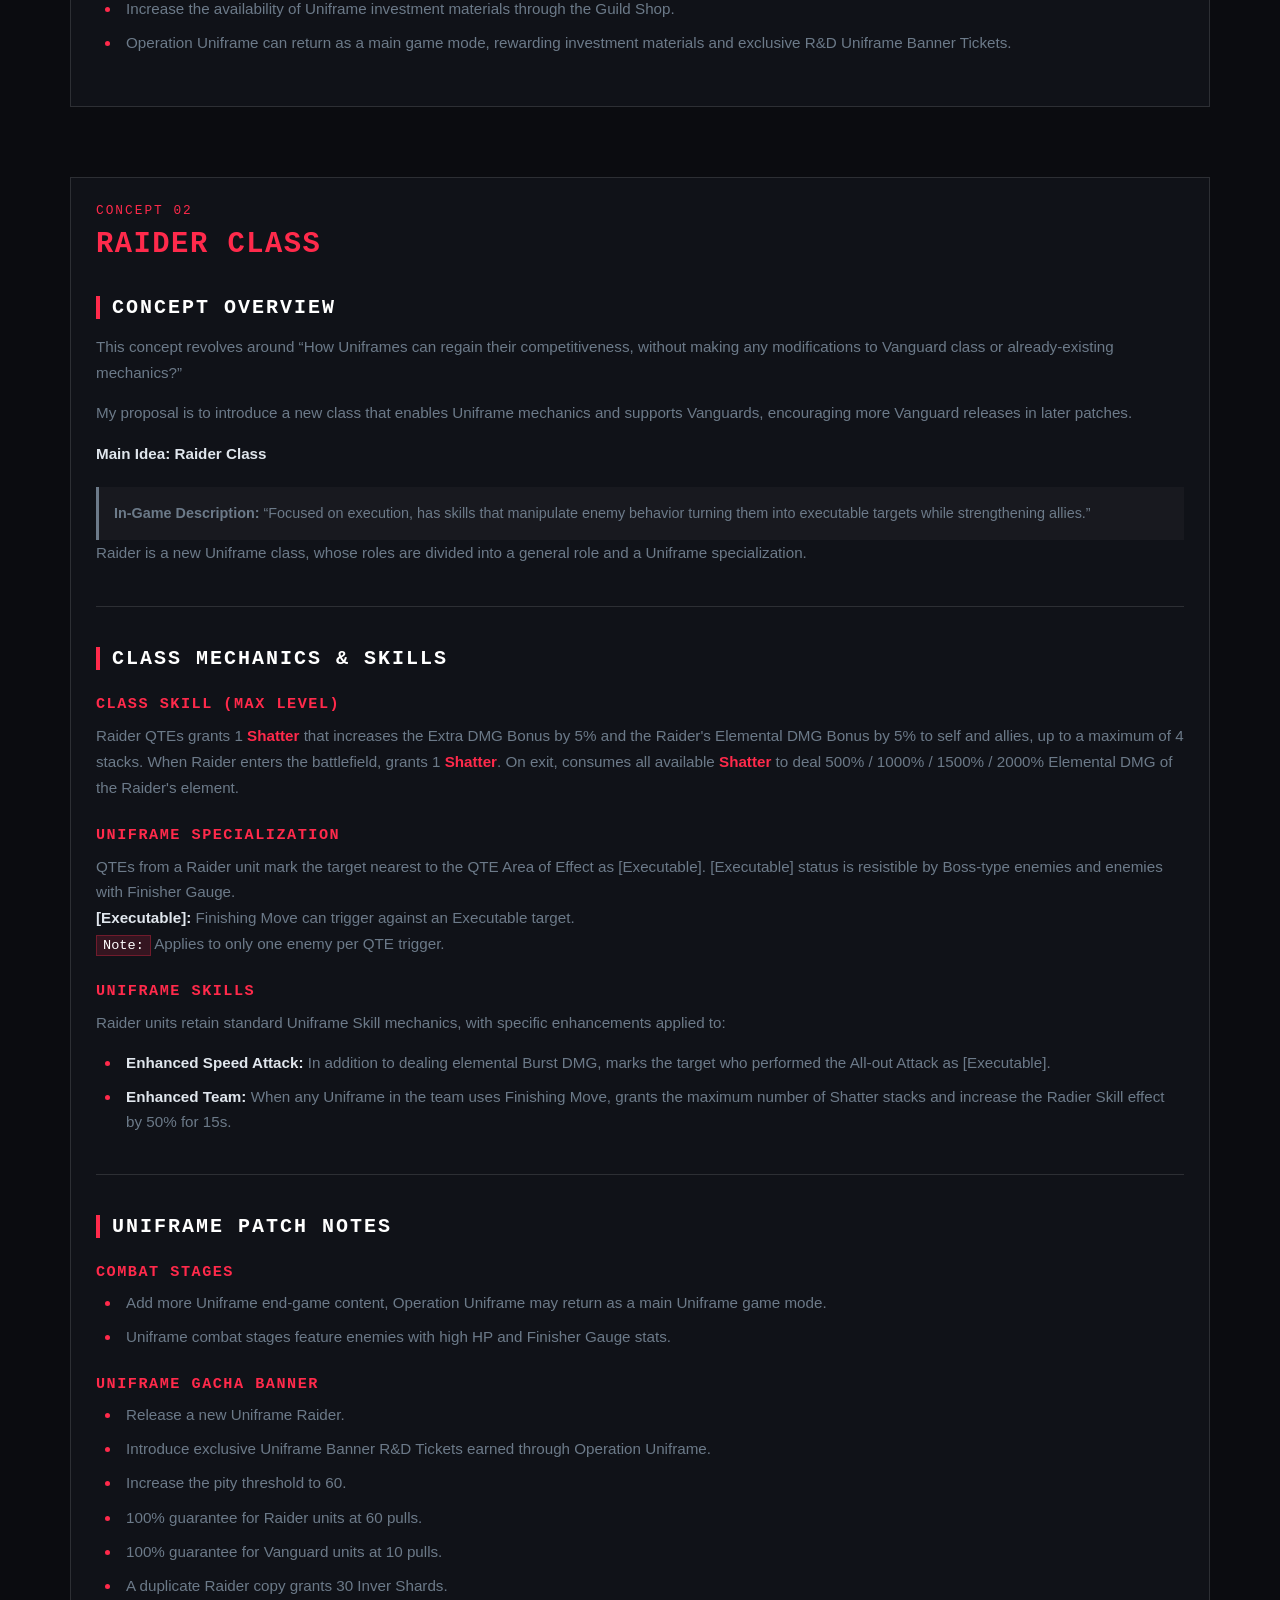
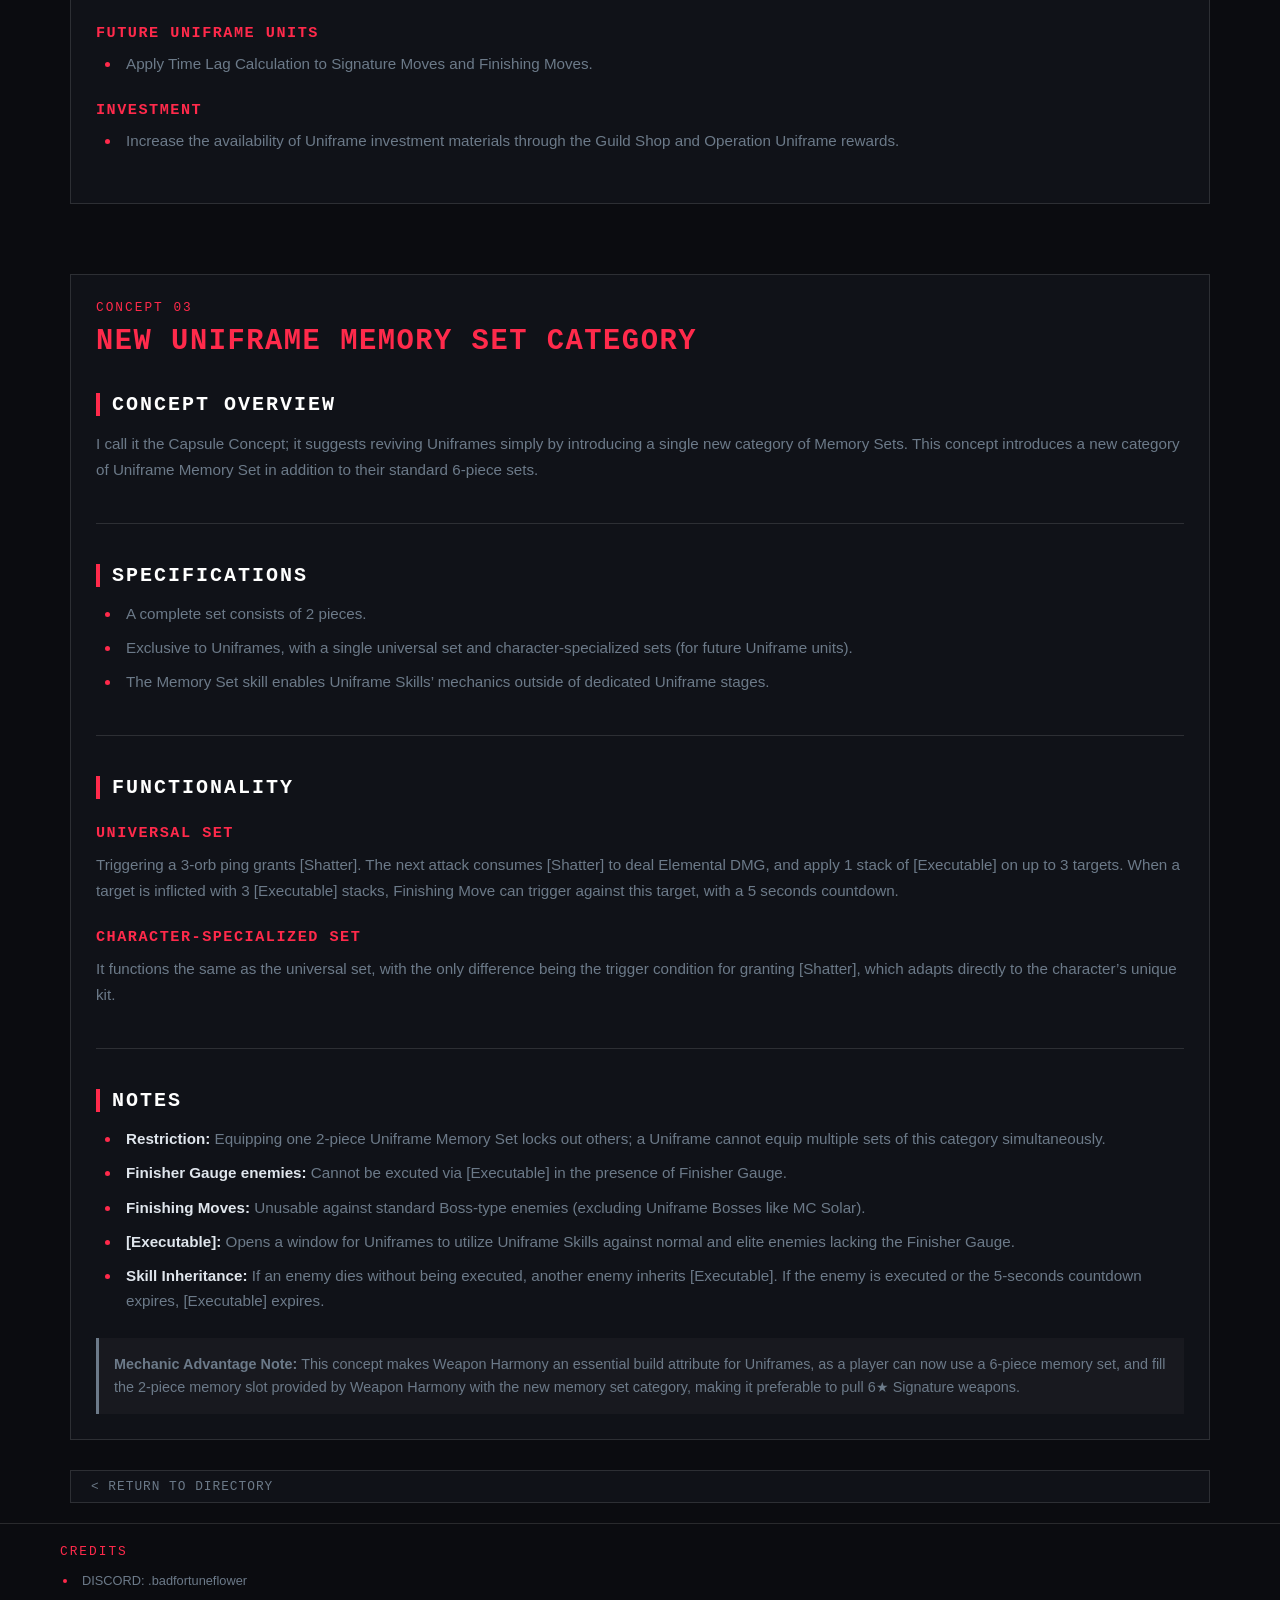
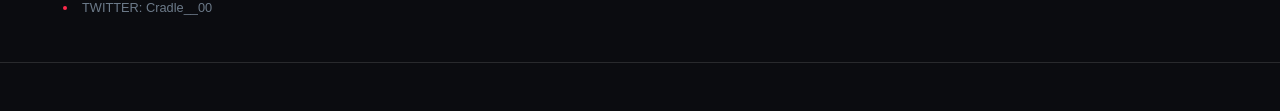
==== commit 47e85a47: "Update archive.html" ====
--- a/archive.html
+++ b/archive.html
@@ -158,8 +158,9 @@
                 <li>Grant them Corrosion DMG buffs via their 6-piece memory sets.</li>
             </ul>
 
-            <h4 class="sub-heading">INVESTMENT</h4>
-            <ul class="sys-list">
+            <h4 class="sub-heading">INVESTMENT & ENDGAME CONTENT</h4>
+            <ul class="sys-list">
+                <li>Introduce Corrosion endgame content and stage modifiers.</li>
                 <li>Increase the availability of Uniframe investment materials through the Guild Shop.</li>
                 <li>Operation Uniframe can return as a main game mode, rewarding investment materials and exclusive R&D Uniframe Banner Tickets.</li>
             </ul>
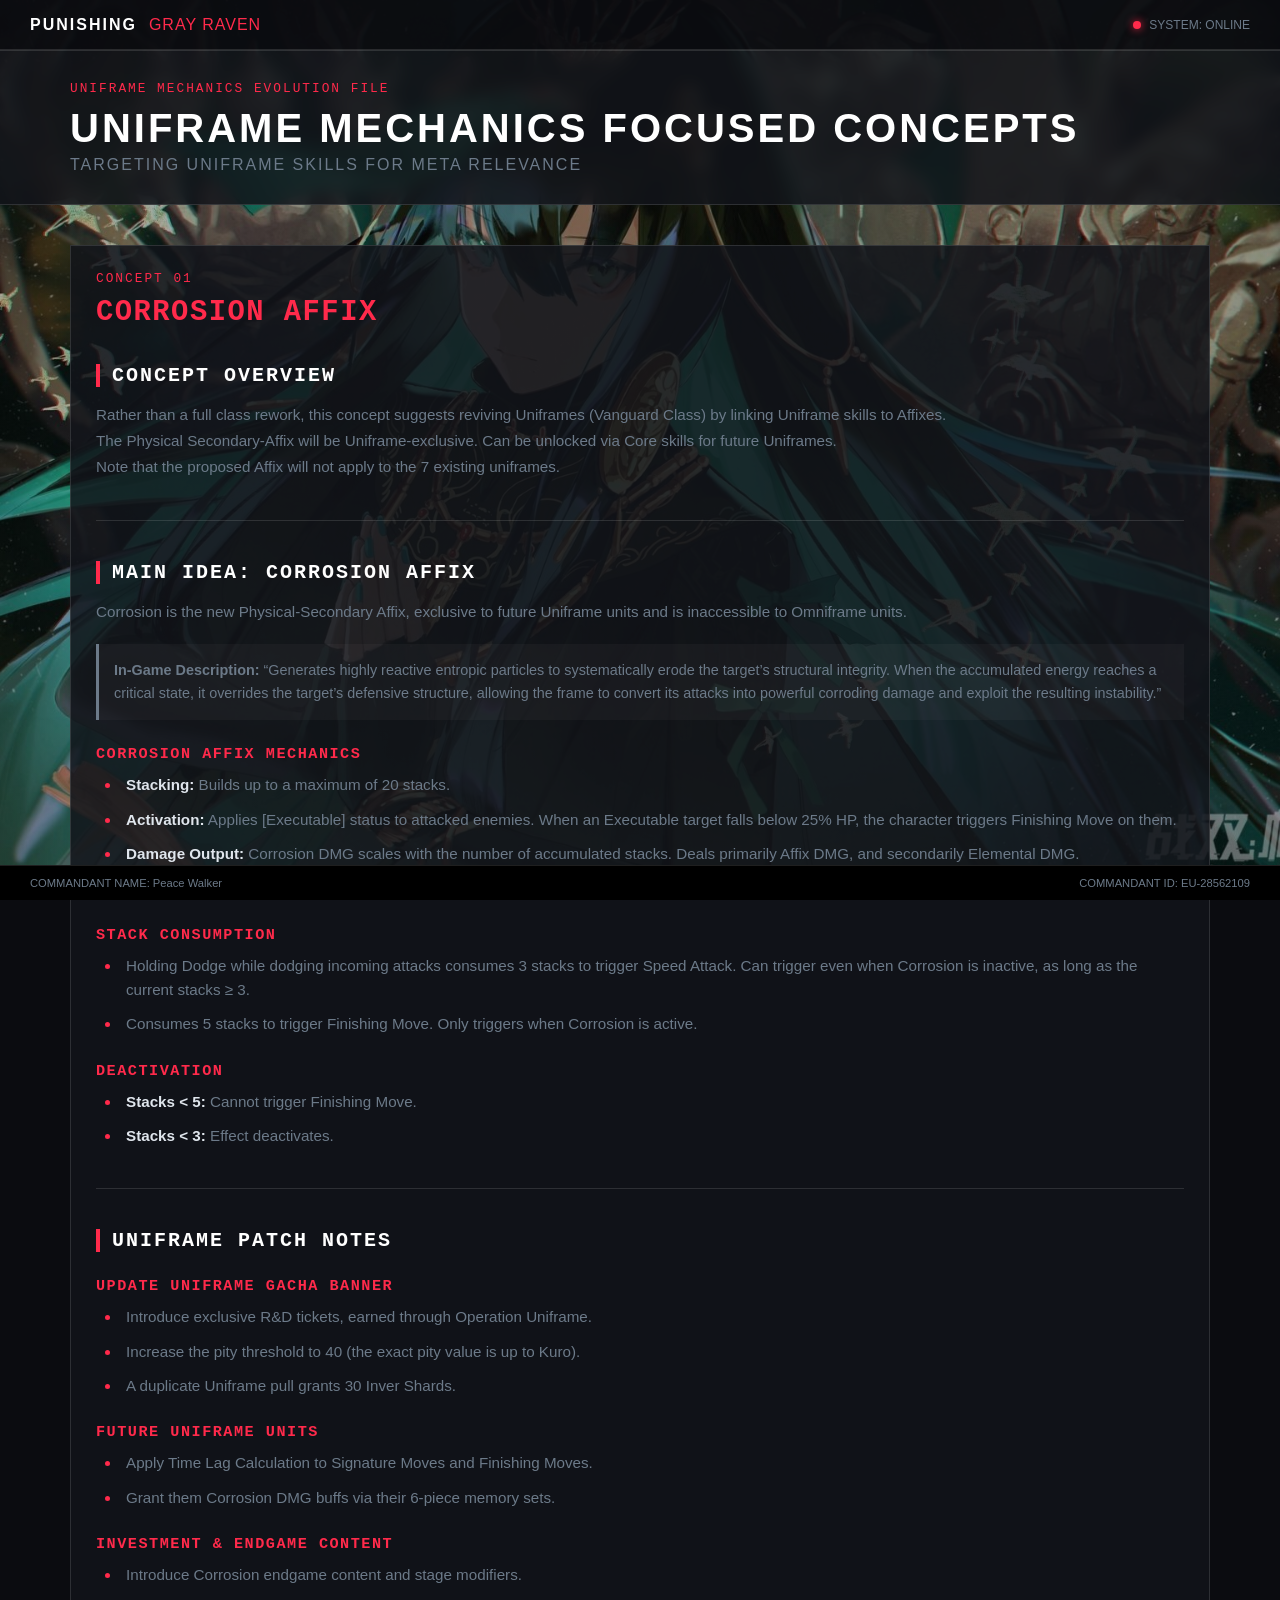
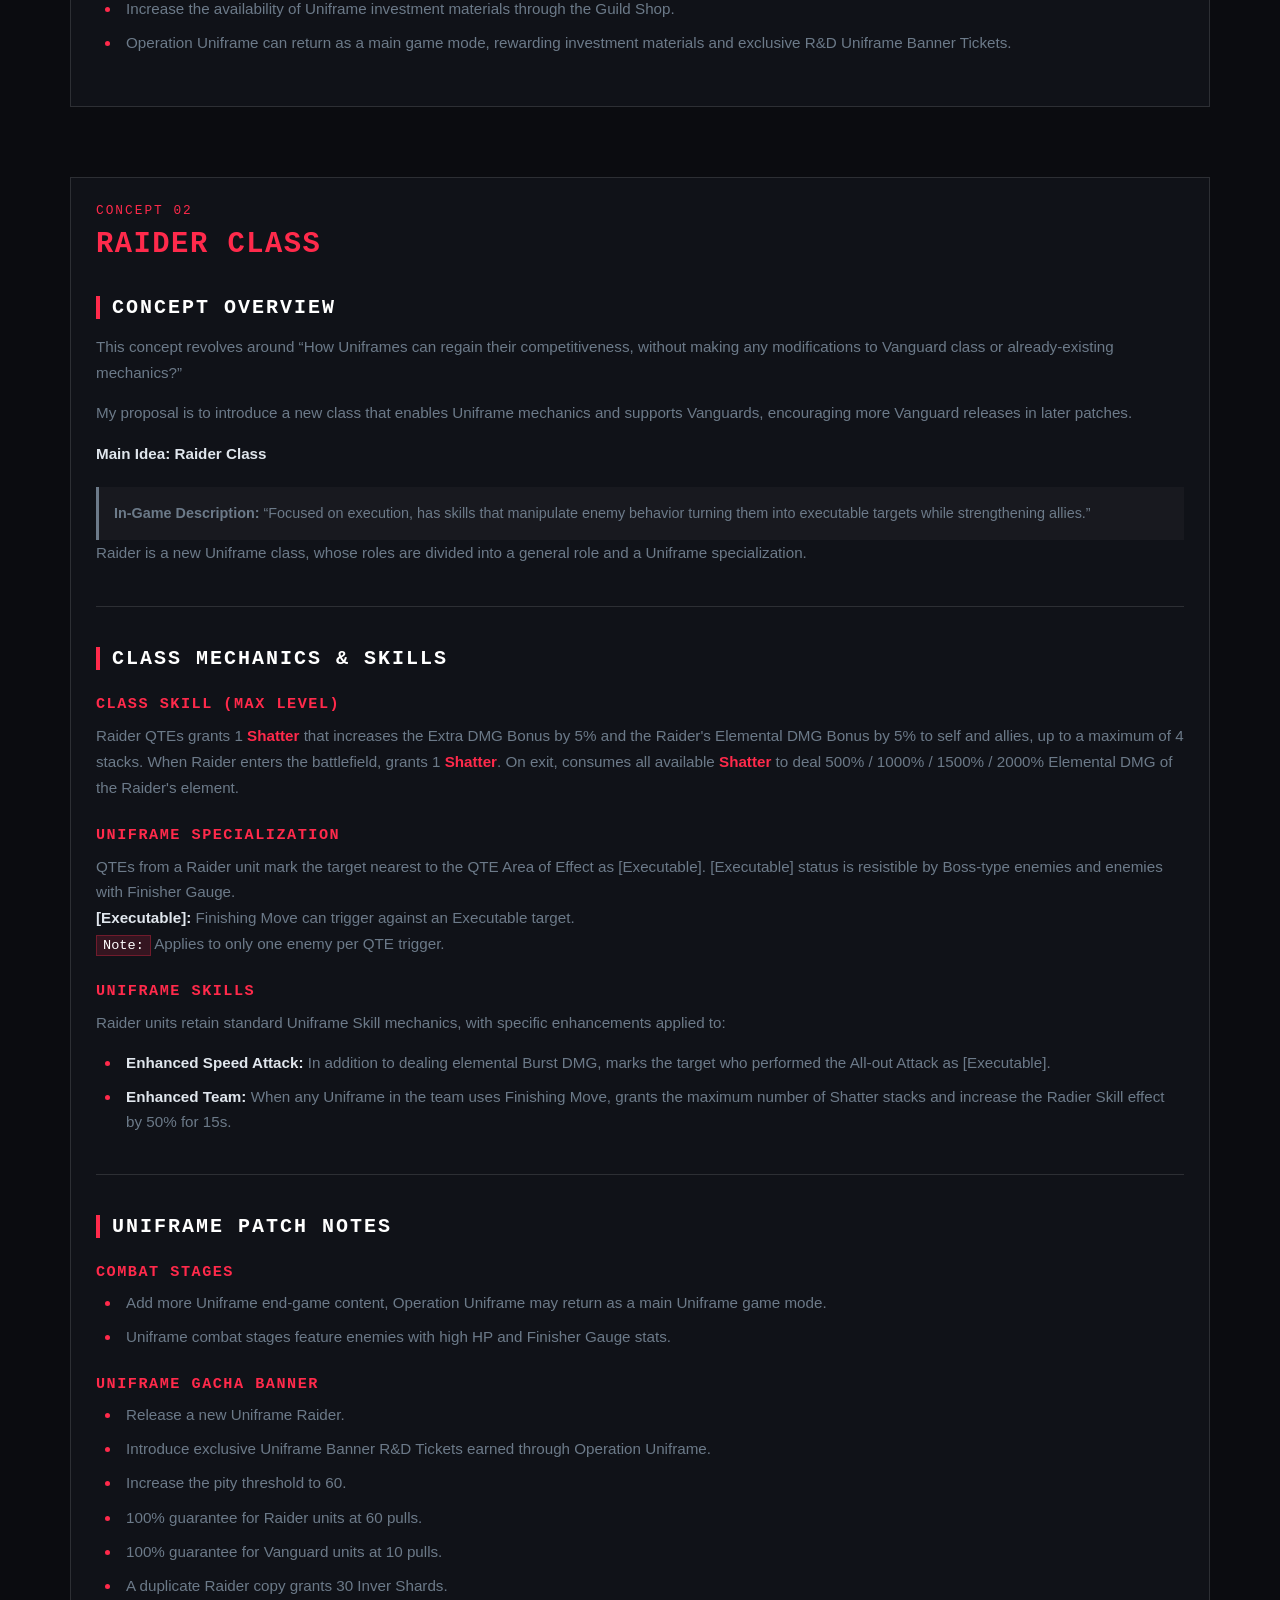
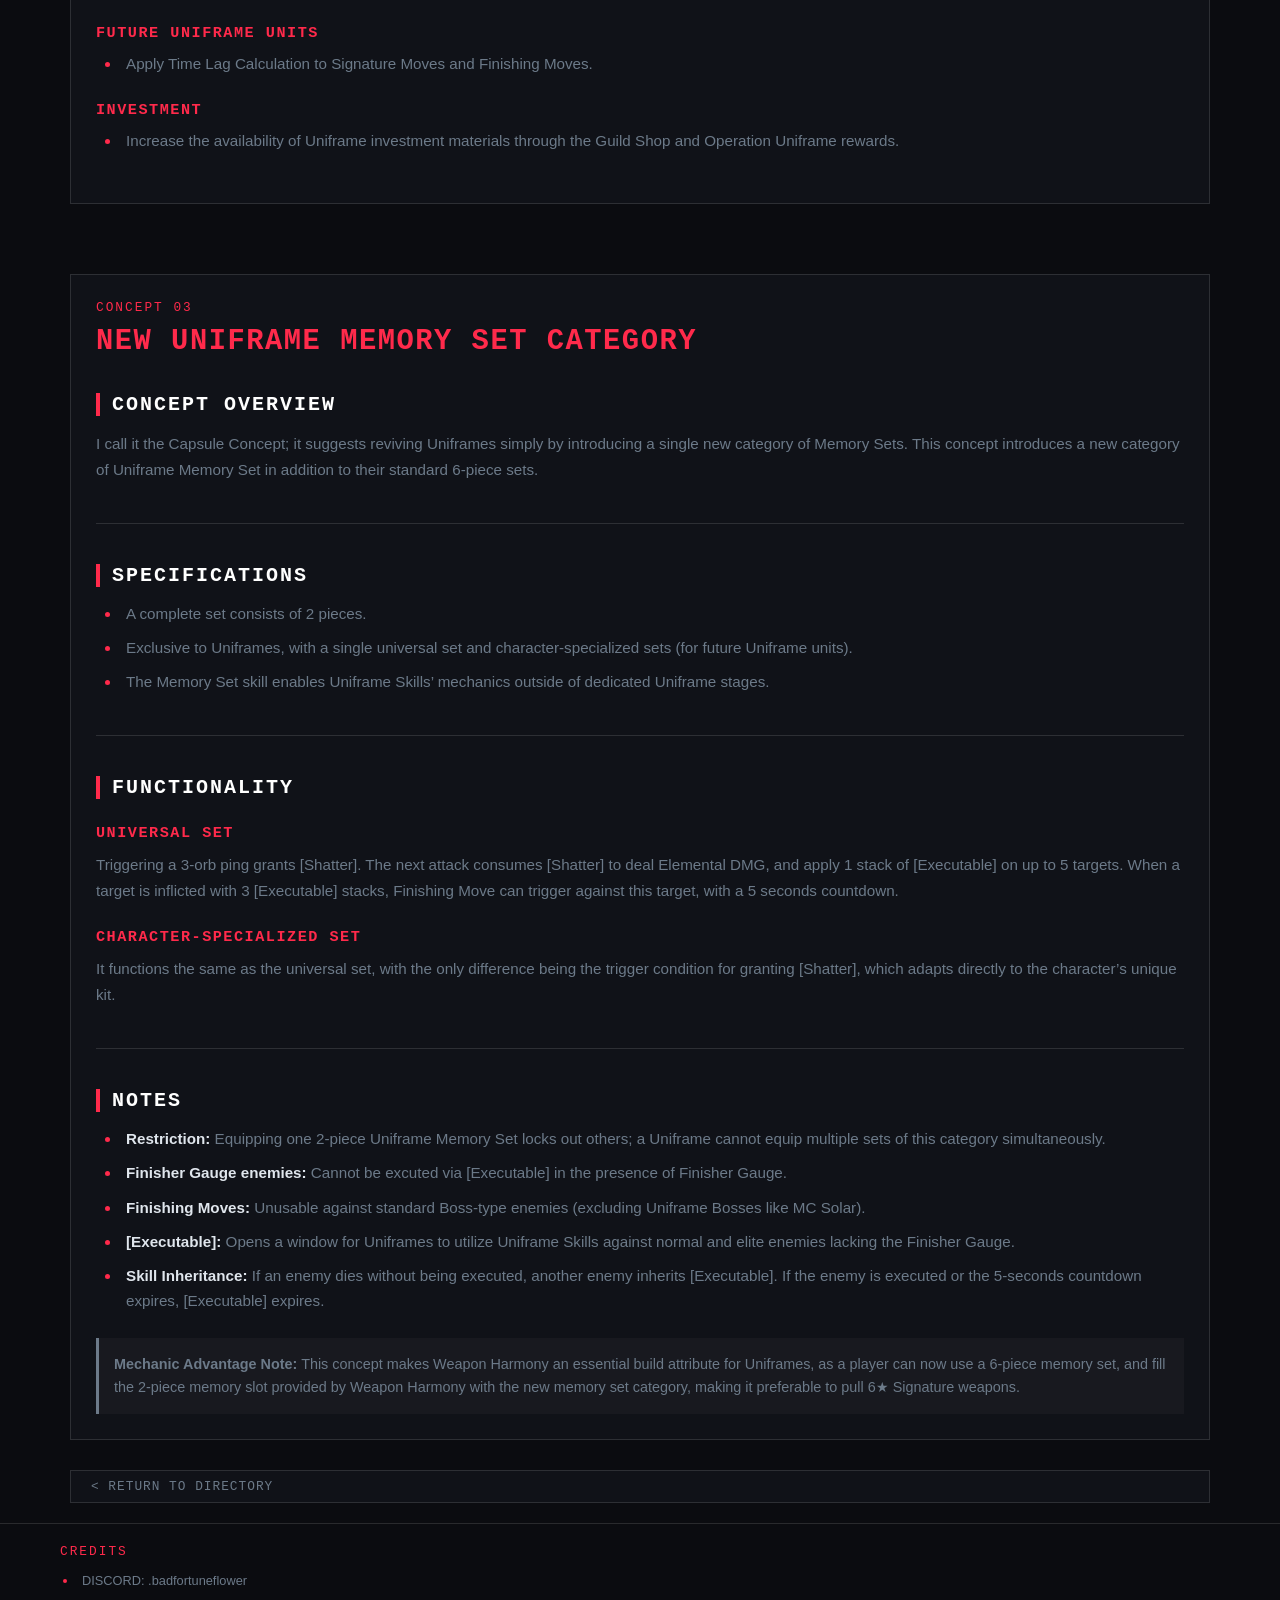
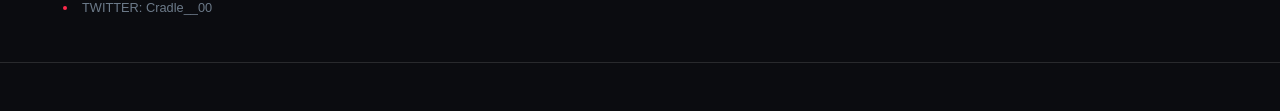
==== commit a0de7603: "Update archive.html" ====
--- a/archive.html
+++ b/archive.html
@@ -309,7 +309,7 @@
             <h3 class="data-heading">FUNCTIONALITY</h3>
             
             <h4 class="sub-heading">UNIVERSAL SET</h4>
-            <p class="concept-text">Triggering a 3-orb ping grants [Shatter]. The next attack consumes [Shatter] to deal Elemental DMG, and apply 1 stack of [Executable] on up to 3 targets. When a target is inflicted with 3 [Executable] stacks, Finishing Move can trigger against this target, with a 5 seconds countdown.</p>
+            <p class="concept-text">Triggering a 3-orb ping grants [Shatter]. The next attack consumes [Shatter] to deal Elemental DMG, and apply 1 stack of [Executable] on up to 5 targets. When a target is inflicted with 3 [Executable] stacks, Finishing Move can trigger against this target, with a 5 seconds countdown.</p>
 
             <h4 class="sub-heading">CHARACTER-SPECIALIZED SET</h4>
             <p class="concept-text">It functions the same as the universal set, with the only difference being the trigger condition for granting [Shatter], which adapts directly to the character’s unique kit.</p>
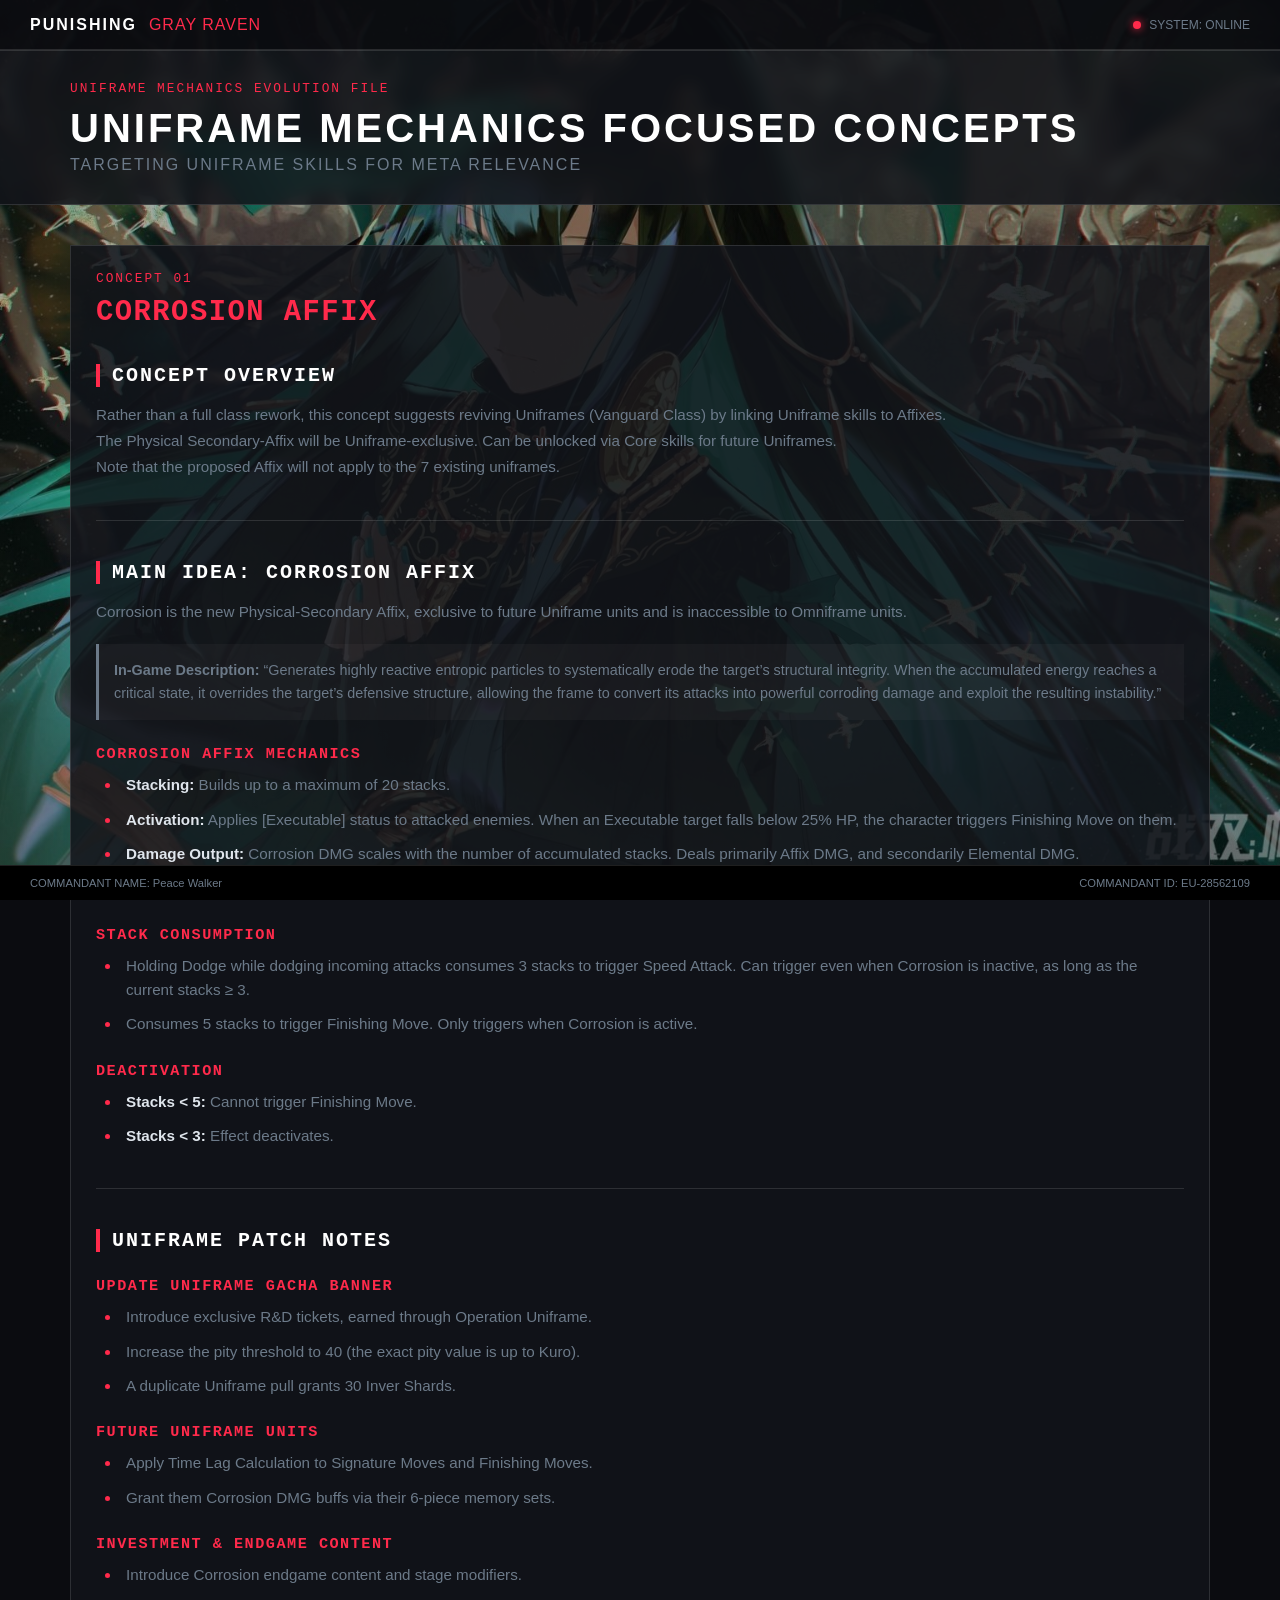
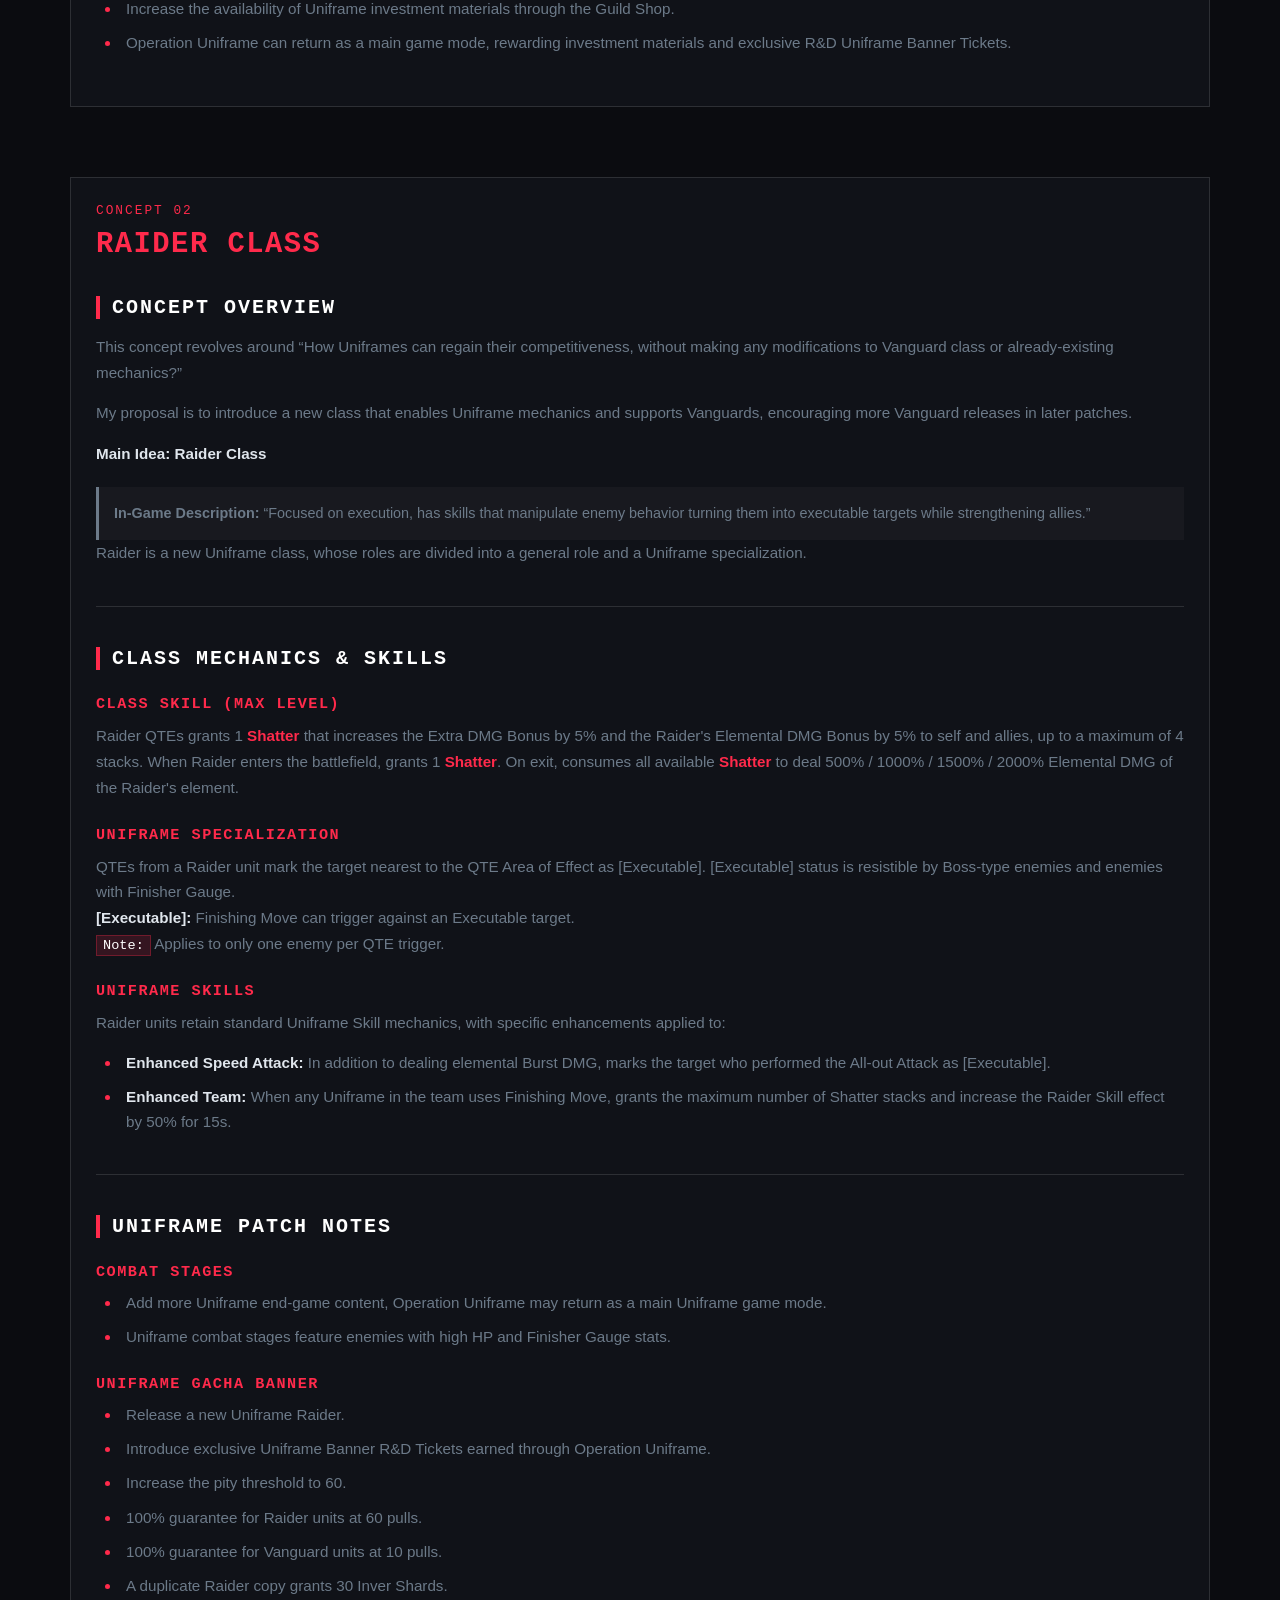
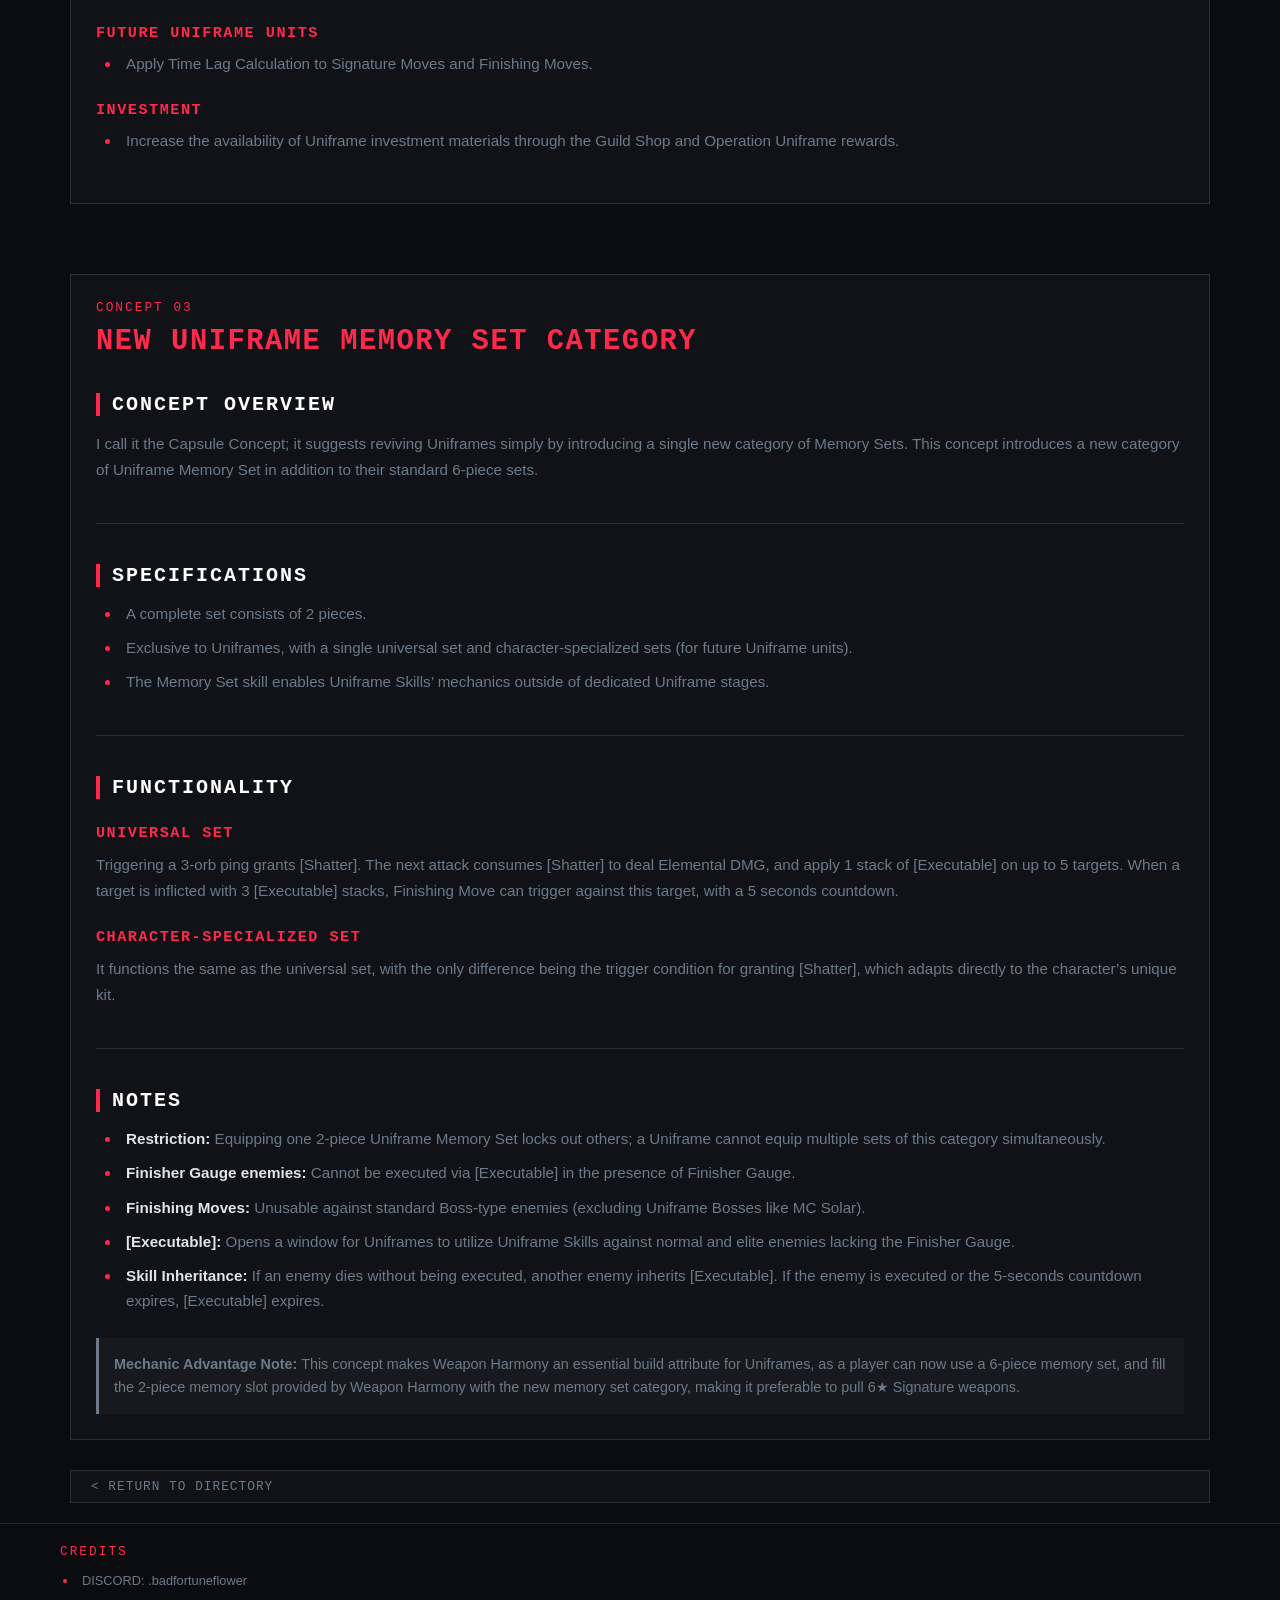
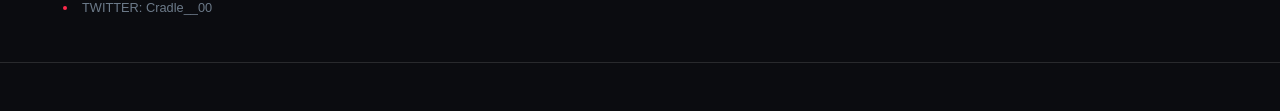
==== commit a905a45f: "Update archive.html" ====
--- a/archive.html
+++ b/archive.html
@@ -203,7 +203,7 @@
             <p class="concept-text">Raider units retain standard Uniframe Skill mechanics, with specific enhancements applied to:</p>
             <ul class="sys-list">
                 <li><strong>Enhanced Speed Attack:</strong> In addition to dealing elemental Burst DMG, marks the target who performed the All-out Attack as [Executable].</li>
-                <li><strong>Enhanced Team:</strong> When any Uniframe in the team uses Finishing Move, grants the maximum number of Shatter stacks and increase the Radier Skill effect by 50% for 15s.</li>
+                <li><strong>Enhanced Team:</strong> When any Uniframe in the team uses Finishing Move, grants the maximum number of Shatter stacks and increase the Raider Skill effect by 50% for 15s.</li>
             </ul>
 
             <hr class="section-divider" />
@@ -320,7 +320,7 @@
             <h3 class="data-heading">NOTES</h3>
             <ul class="sys-list">
                 <li><strong>Restriction:</strong> Equipping one 2-piece Uniframe Memory Set locks out others; a Uniframe cannot equip multiple sets of this category simultaneously.</li>
-                <li><strong>Finisher Gauge enemies:</strong> Cannot be excuted via [Executable] in the presence of Finisher Gauge.</li>
+                <li><strong>Finisher Gauge enemies:</strong> Cannot be executed via [Executable] in the presence of Finisher Gauge.</li>
                 <li><strong>Finishing Moves:</strong> Unusable against standard Boss-type enemies (excluding Uniframe Bosses like MC Solar).</li>
                 <li><strong>[Executable]:</strong> Opens a window for Uniframes to utilize Uniframe Skills against normal and elite enemies lacking the Finisher Gauge.</li>
                 <li><strong>Skill Inheritance:</strong> If an enemy dies without being executed, another enemy inherits [Executable]. If the enemy is executed or the 5-seconds countdown expires, [Executable] expires.</li>
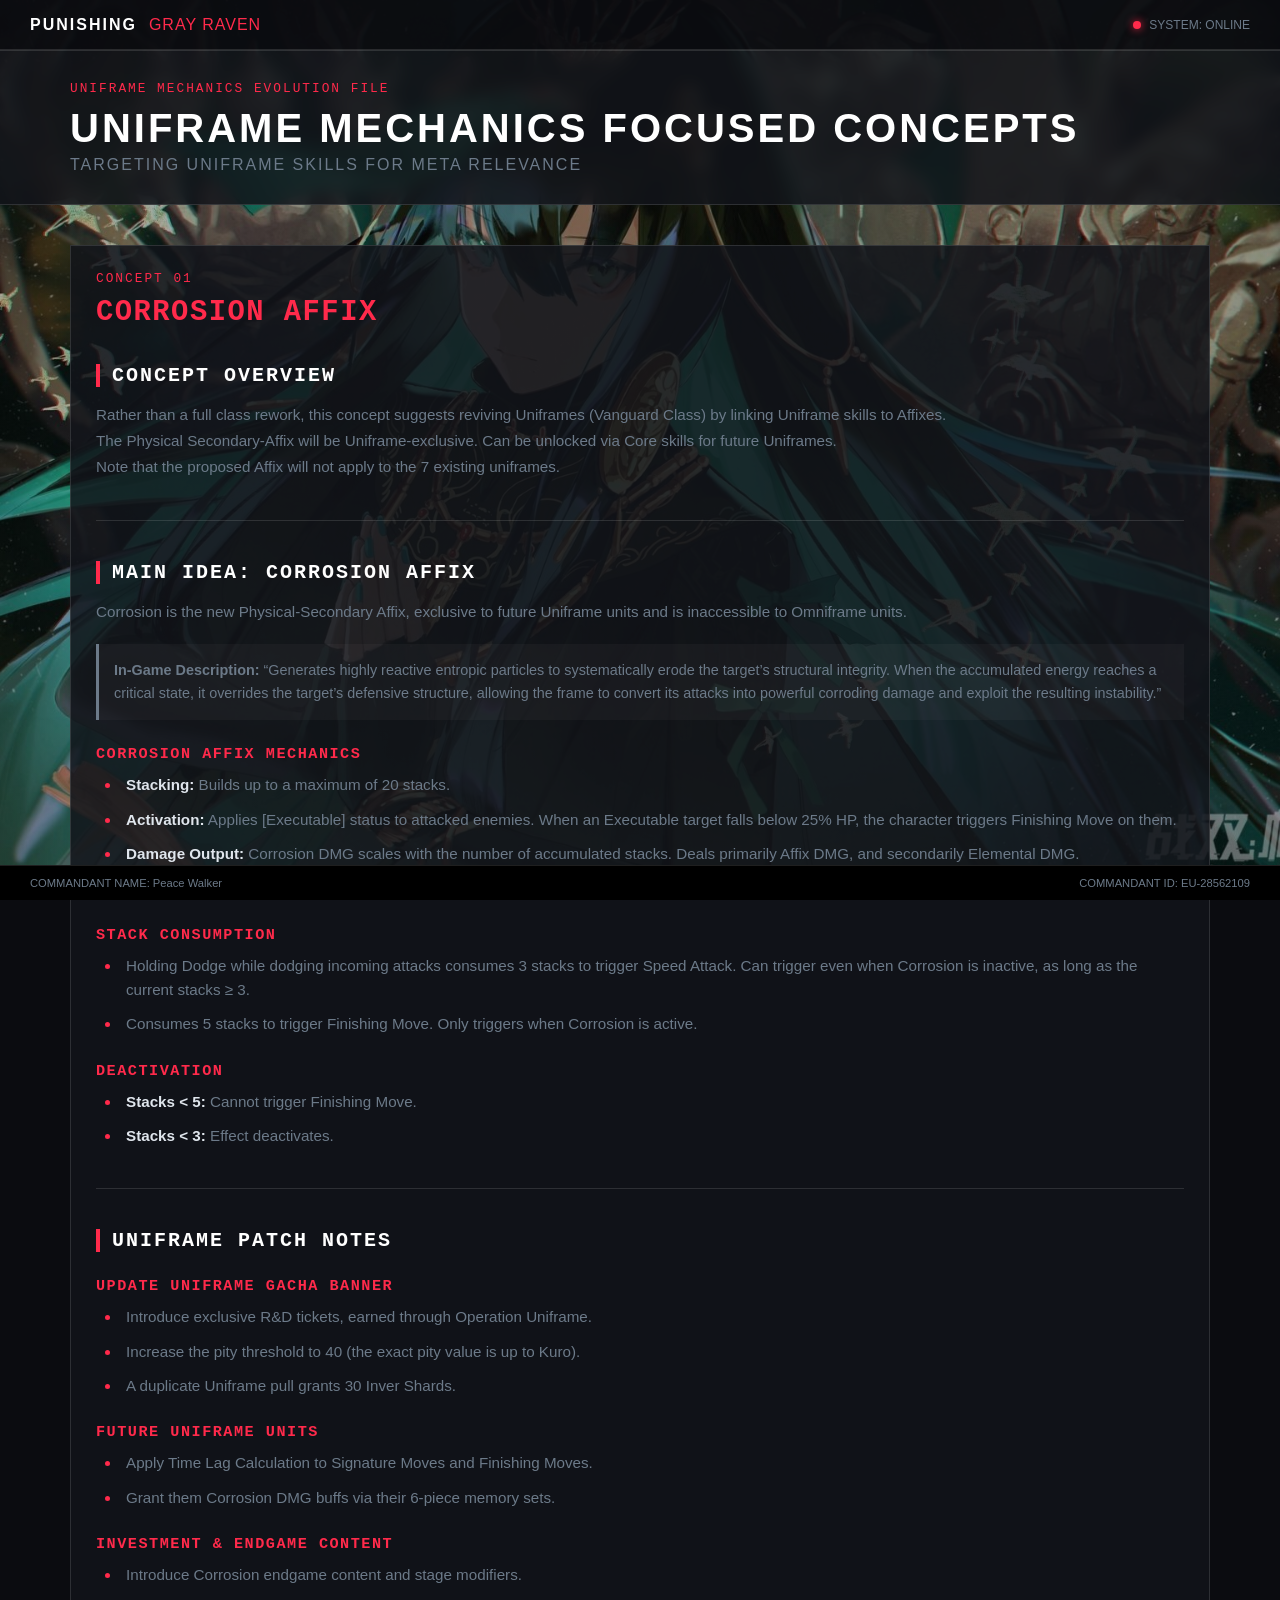
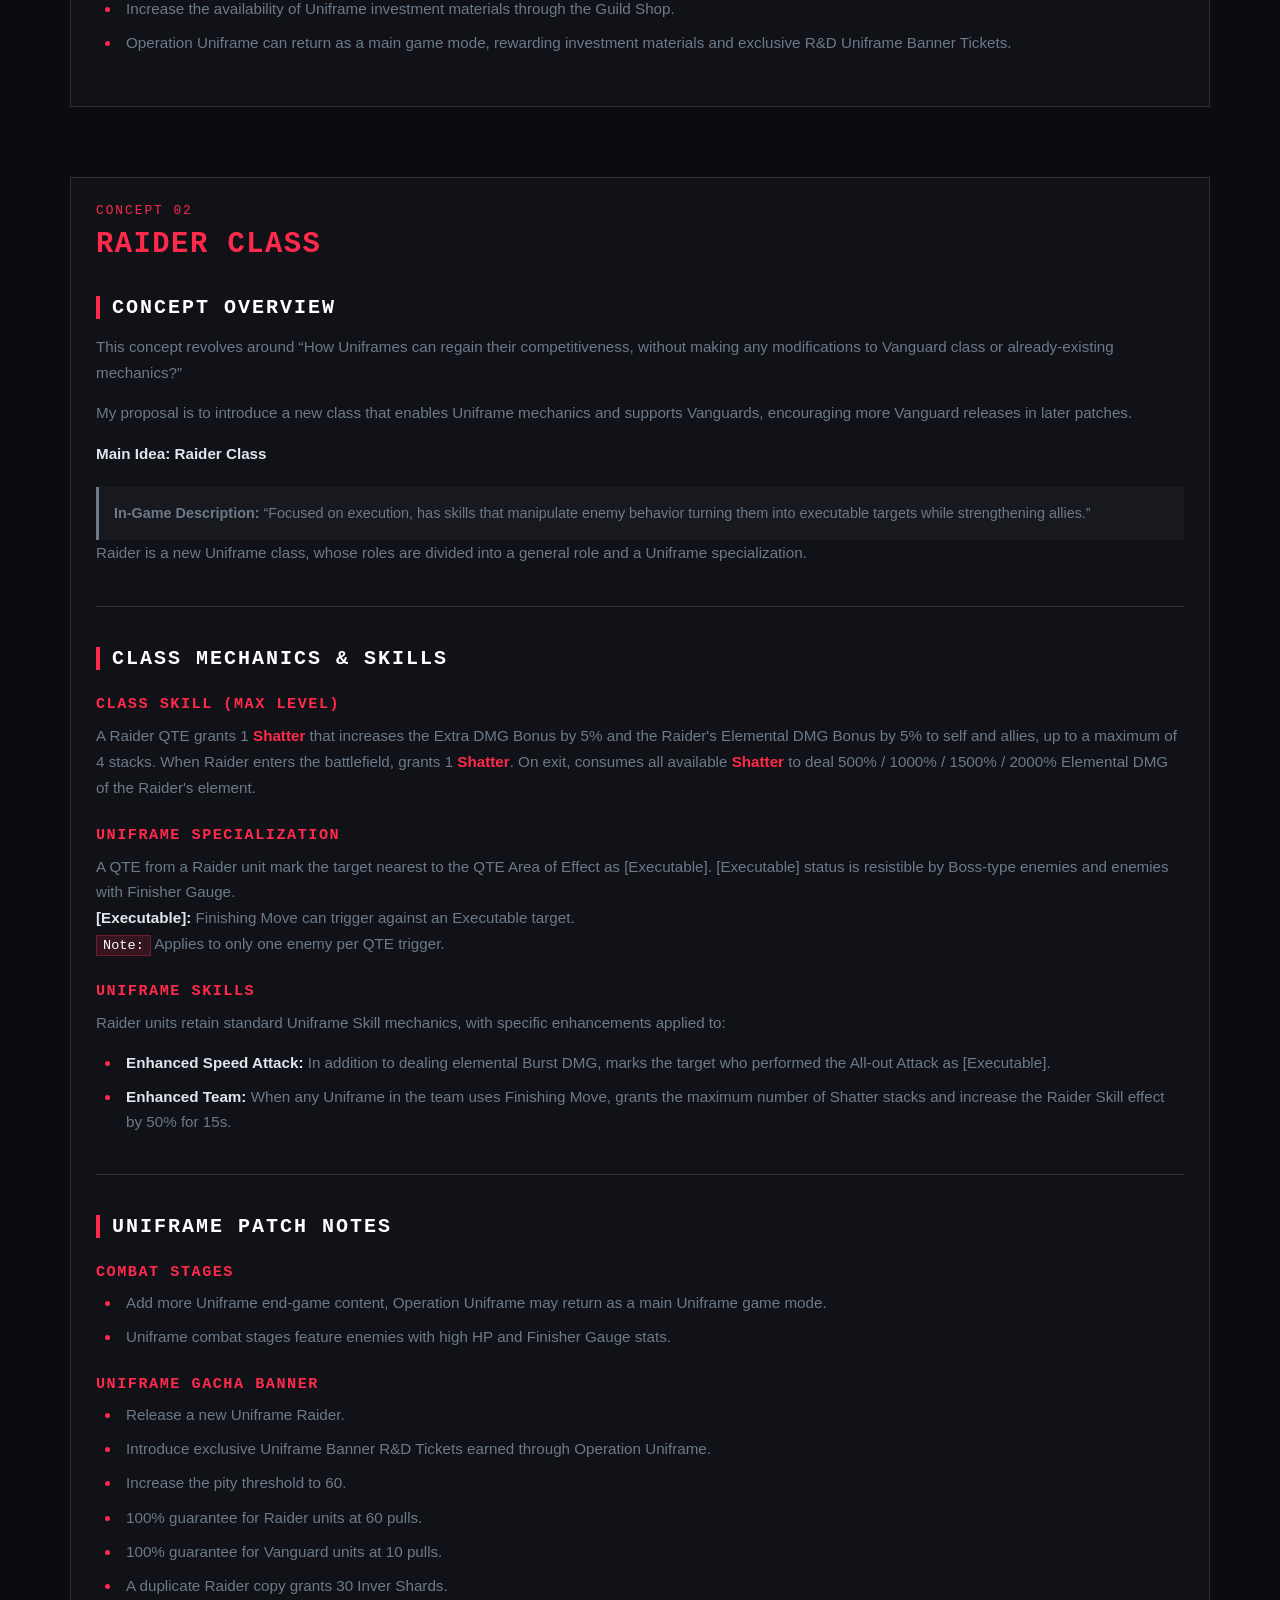
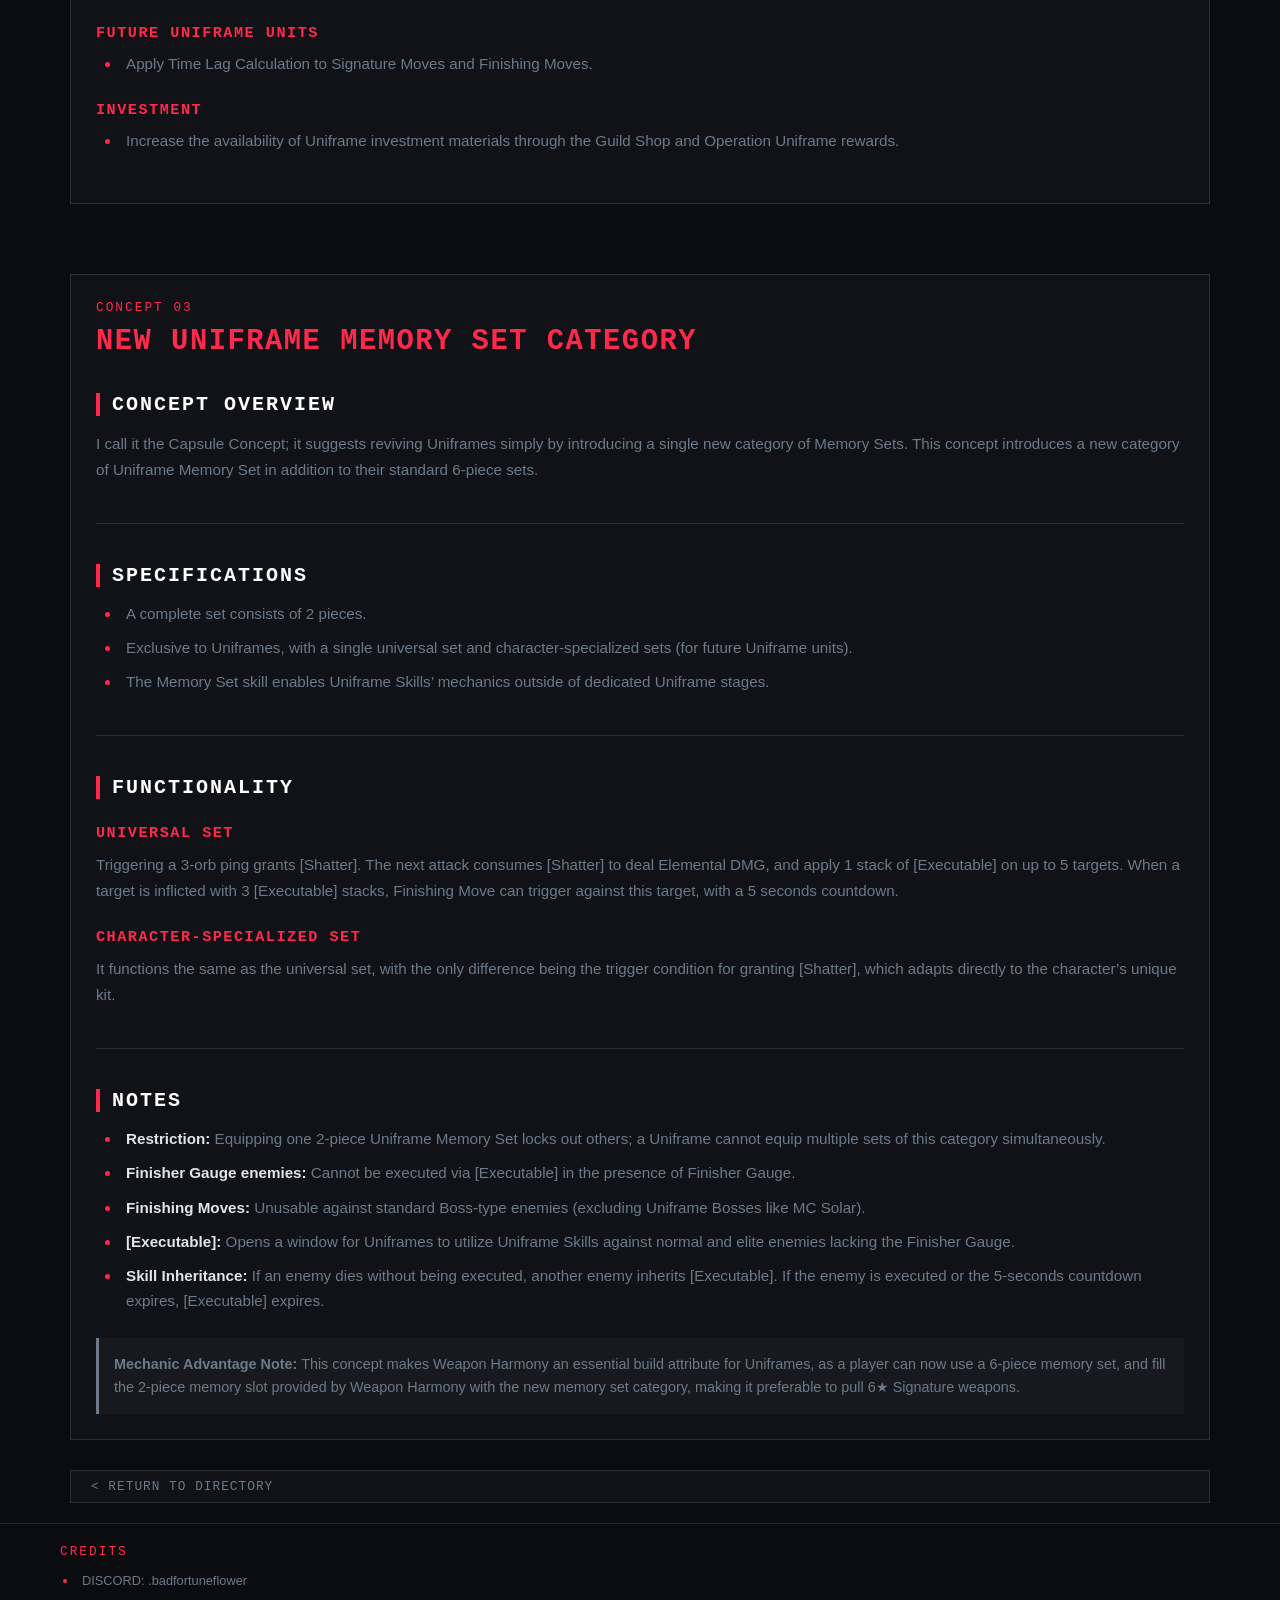
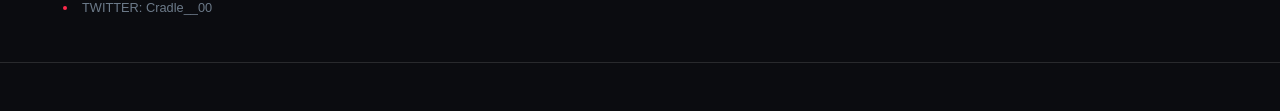
==== commit bb2167e3: "Update archive.html" ====
--- a/archive.html
+++ b/archive.html
@@ -192,10 +192,10 @@
             <h3 class="data-heading">CLASS MECHANICS & SKILLS</h3>
             
             <h4 class="sub-heading">CLASS SKILL (MAX LEVEL)</h4>
-            <p class="concept-text">Raider QTEs grants 1 <b style="color: var(--accent-red);">Shatter</b> that increases the Extra DMG Bonus by 5% and the Raider's Elemental DMG Bonus by 5% to self and allies, up to a maximum of 4 stacks. When Raider enters the battlefield, grants 1 <b style="color: var(--accent-red);">Shatter</b>. On exit, consumes all available <b style="color: var(--accent-red);">Shatter</b> to deal 500% / 1000% / 1500% / 2000% Elemental DMG of the Raider's element.</p>
+            <p class="concept-text">A Raider QTE grants 1 <b style="color: var(--accent-red);">Shatter</b> that increases the Extra DMG Bonus by 5% and the Raider's Elemental DMG Bonus by 5% to self and allies, up to a maximum of 4 stacks. When Raider enters the battlefield, grants 1 <b style="color: var(--accent-red);">Shatter</b>. On exit, consumes all available <b style="color: var(--accent-red);">Shatter</b> to deal 500% / 1000% / 1500% / 2000% Elemental DMG of the Raider's element.</p>
 
             <h4 class="sub-heading">UNIFRAME SPECIALIZATION</h4>
-            <p class="concept-text">QTEs from a Raider unit mark the target nearest to the QTE Area of Effect as [Executable]. [Executable] status is resistible by Boss-type enemies and enemies with Finisher Gauge.<br>
+            <p class="concept-text">A QTE from a Raider unit mark the target nearest to the QTE Area of Effect as [Executable]. [Executable] status is resistible by Boss-type enemies and enemies with Finisher Gauge.<br>
                 <strong>[Executable]:</strong> Finishing Move can trigger against an Executable target.<br>
                 <span class="highlight">Note:</span> Applies to only one enemy per QTE trigger.</p>
 
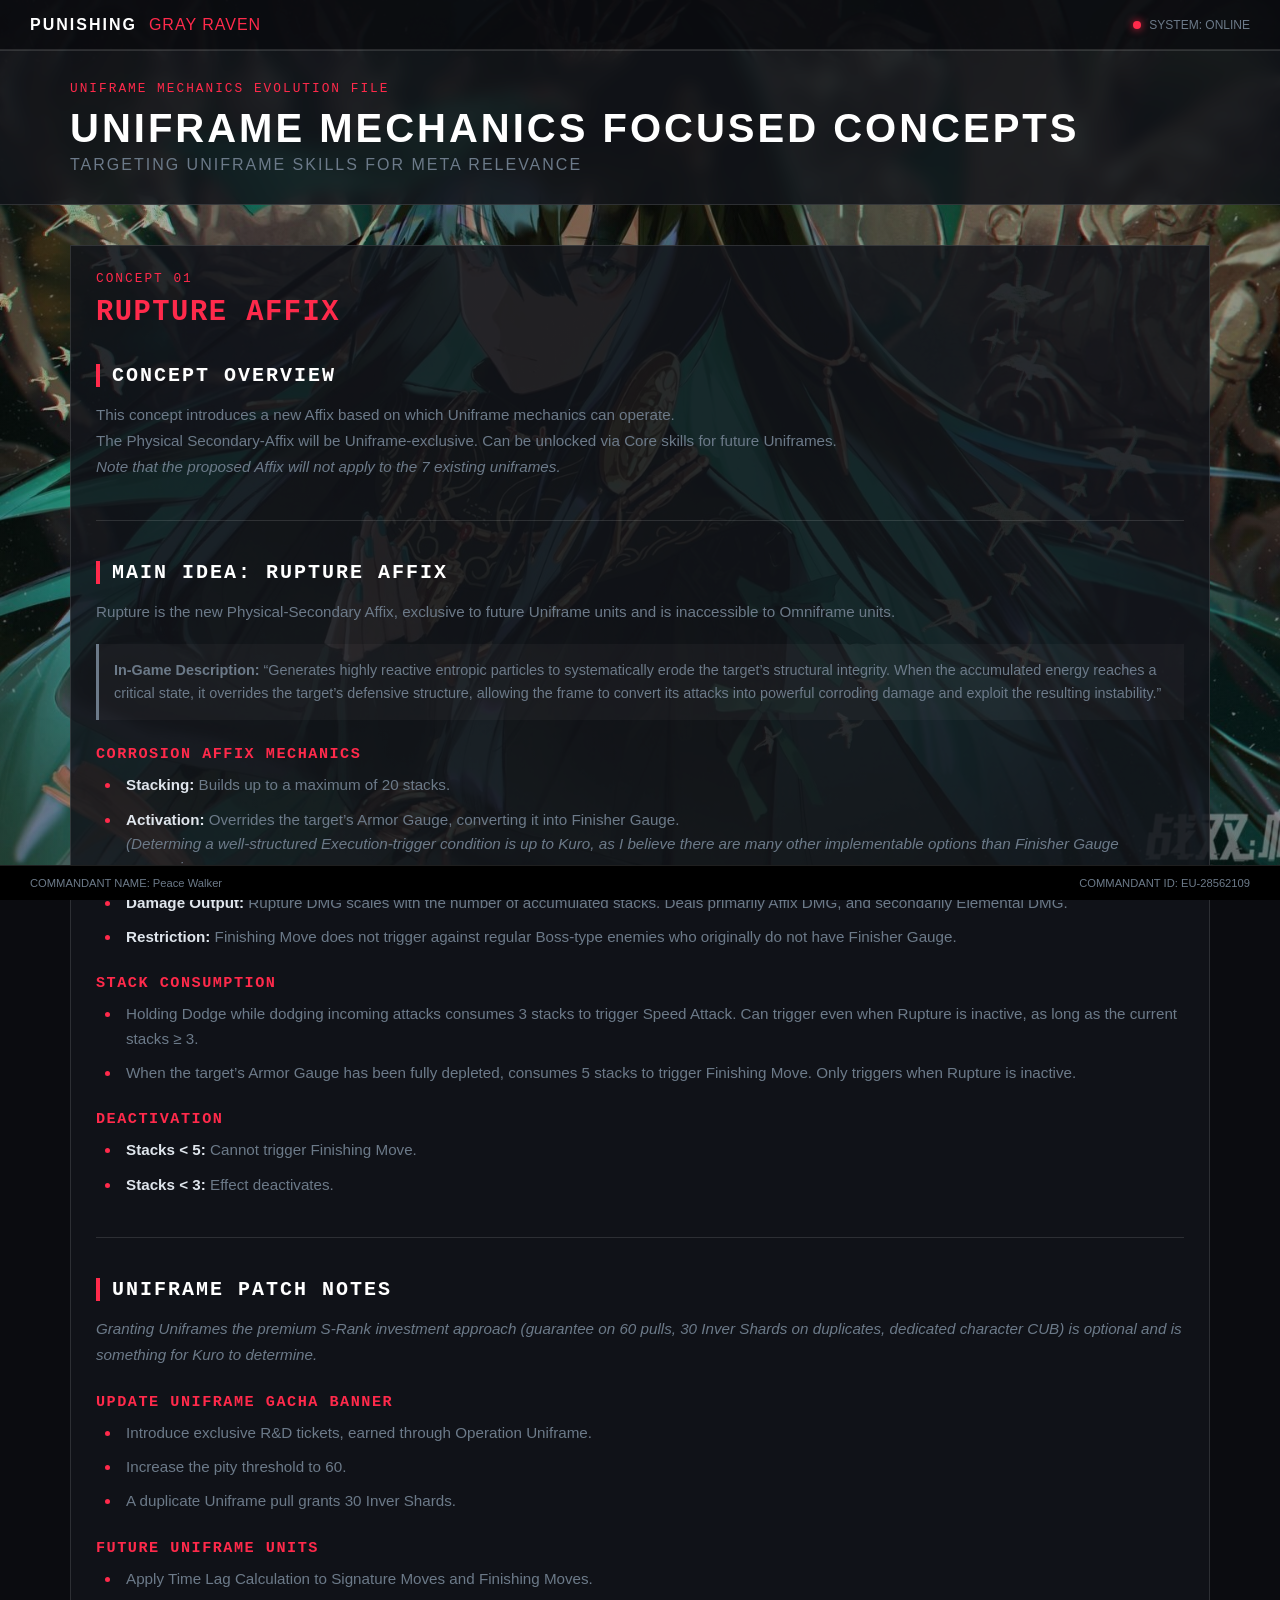
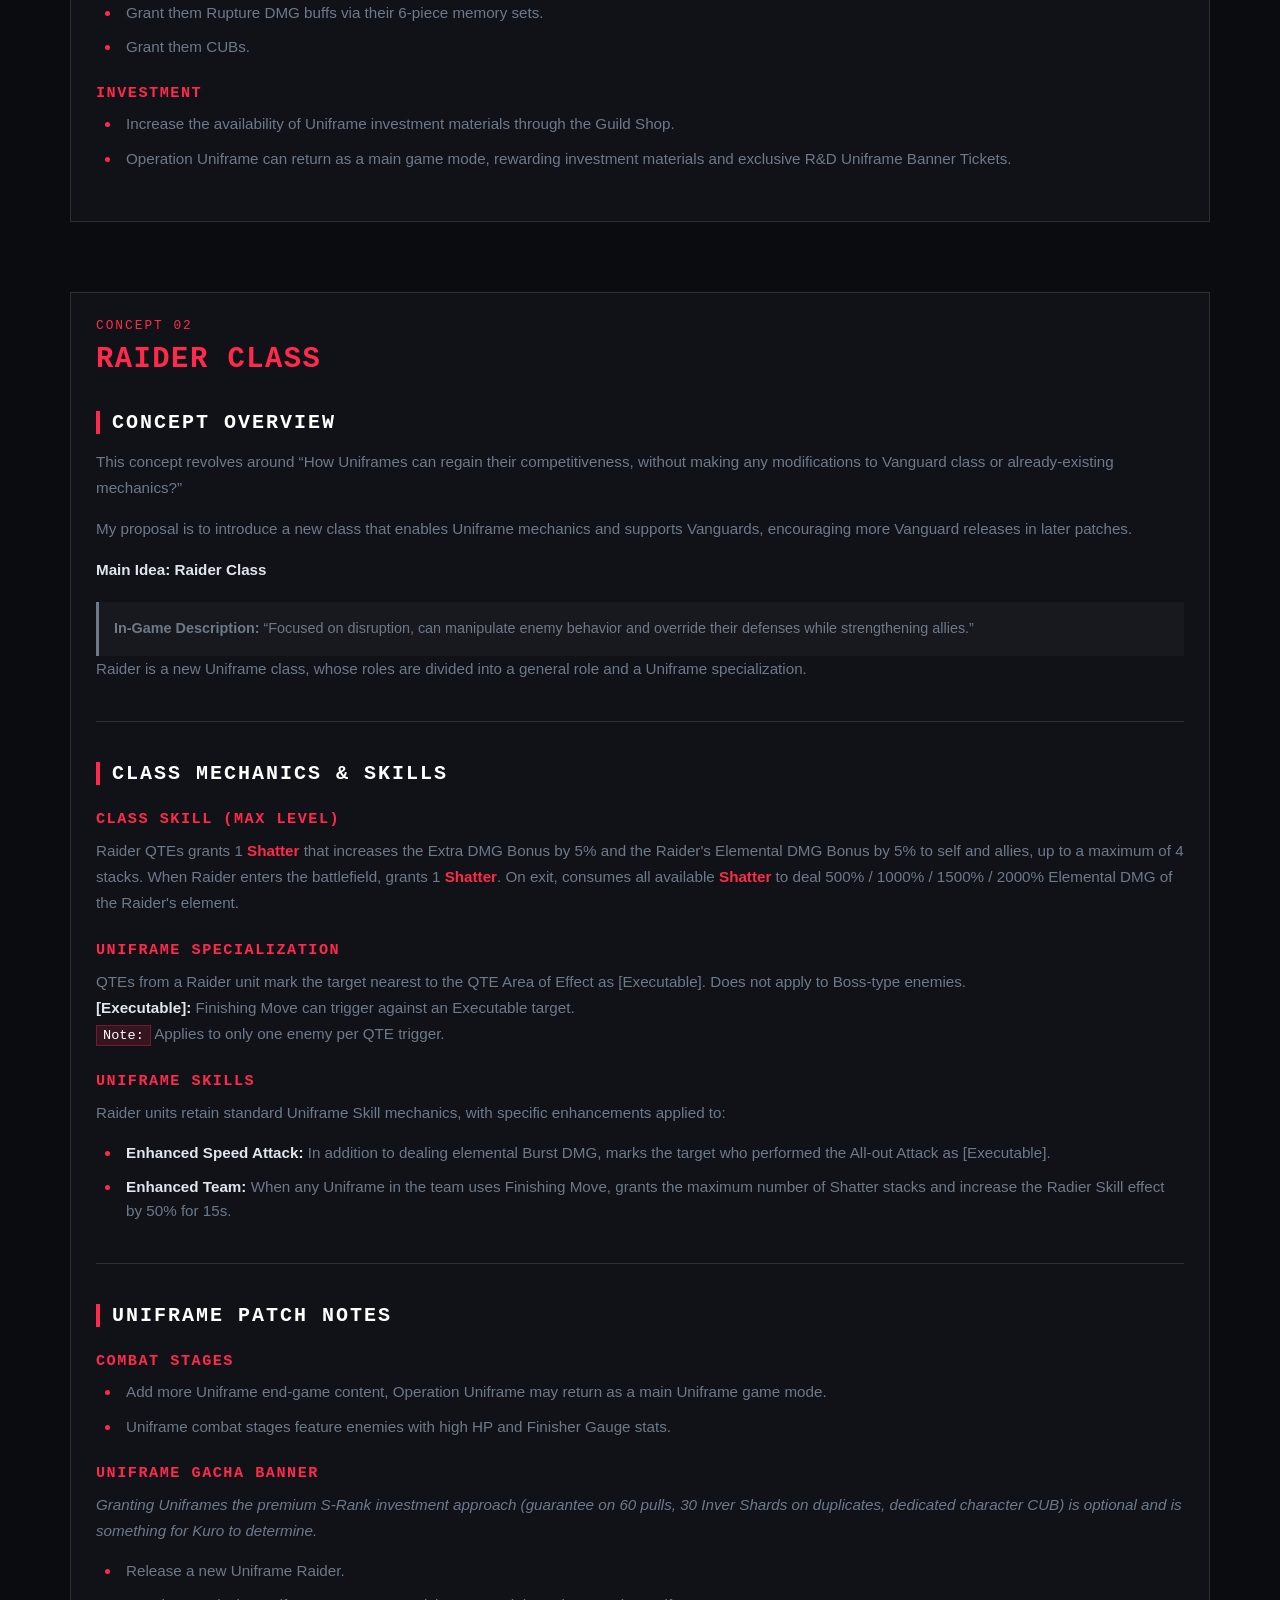
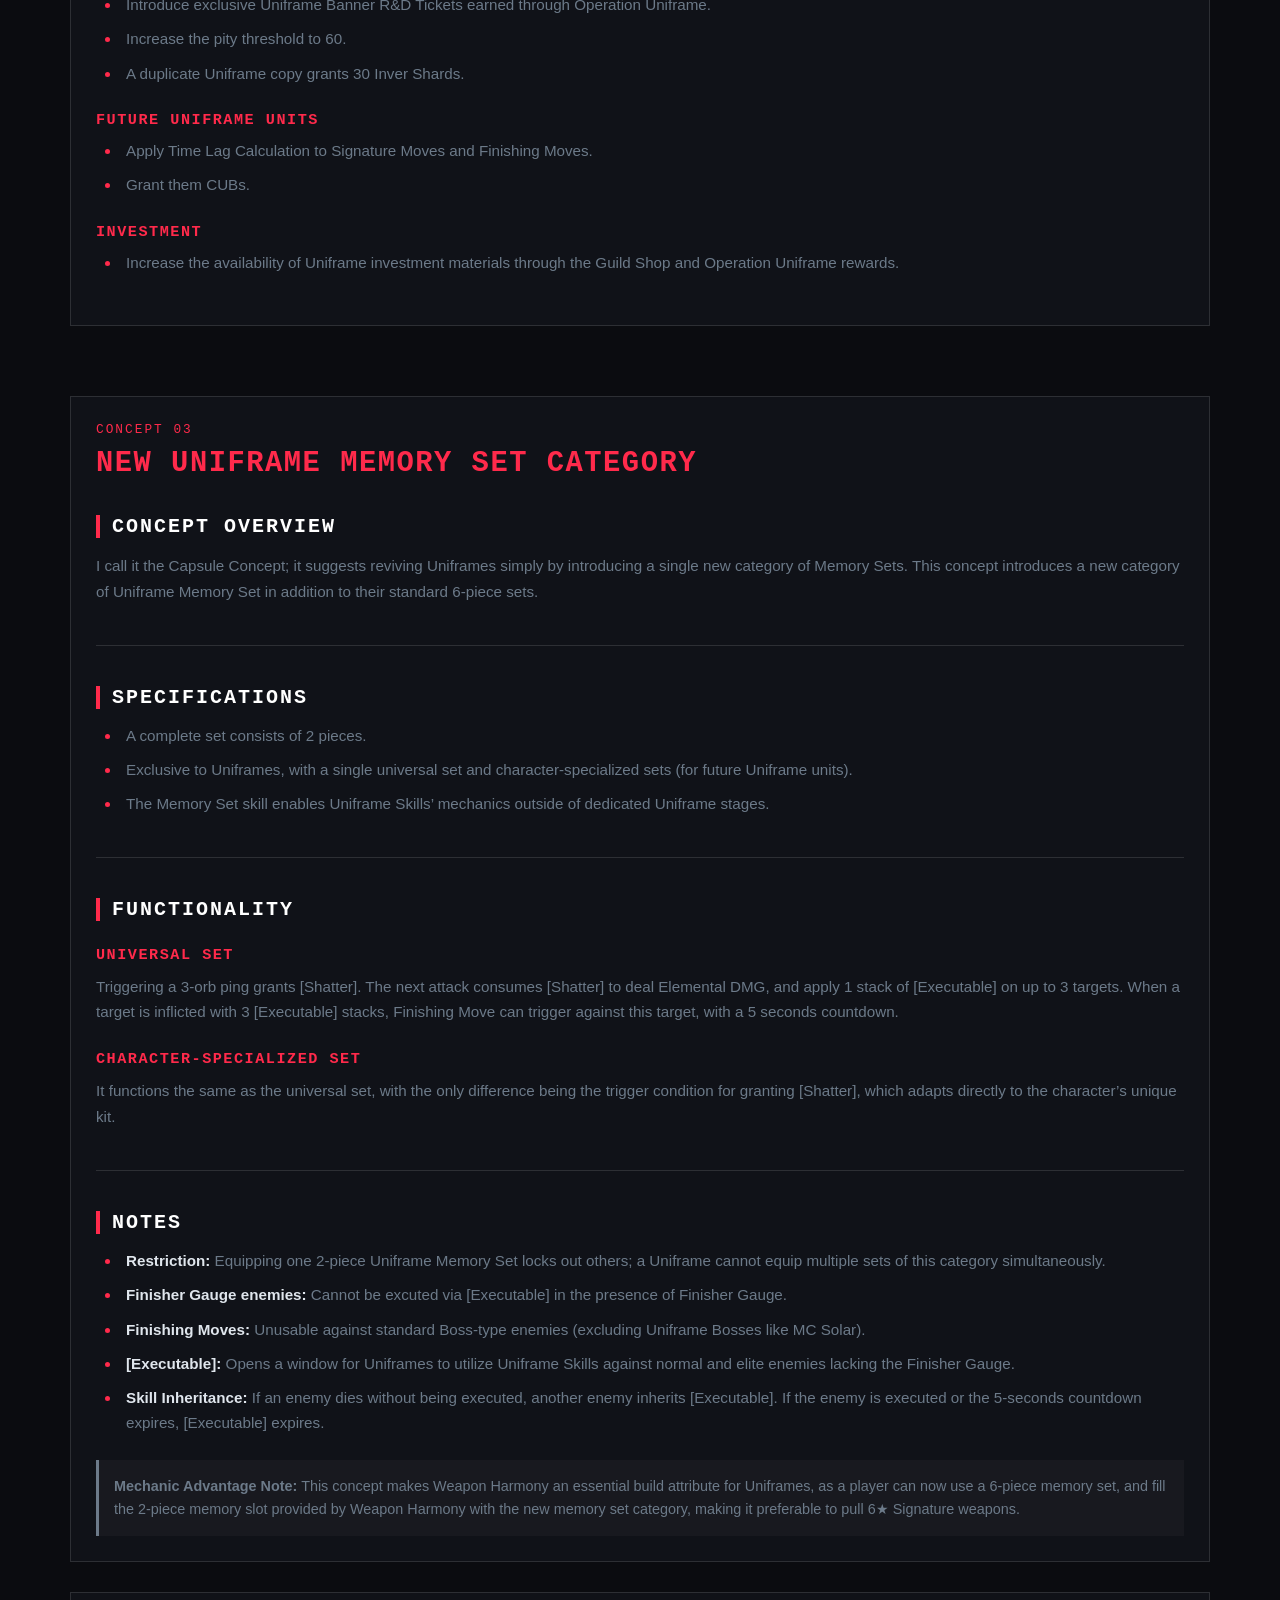
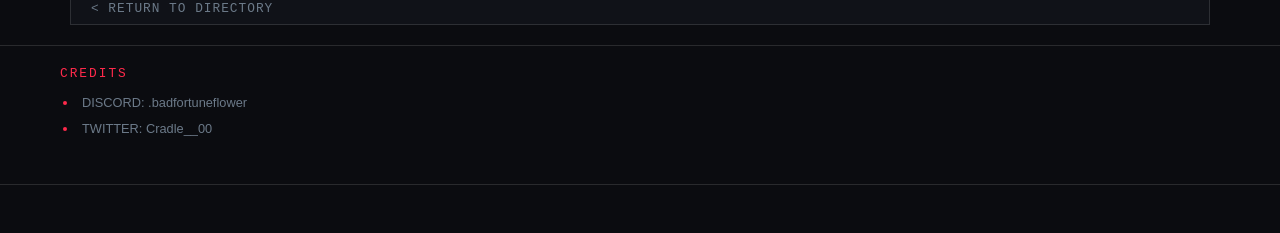
==== commit 414eb21a: "Update archive.html" ====
--- a/archive.html
+++ b/archive.html
@@ -3,7 +3,7 @@
 <head>
     <meta charset="UTF-8" />
     <title>Uniframe Skills Focused</title>
-<meta name="title" content="Uniframe Skills Focused">
+<meta name="title" content="Legacy Concepts Archive">
 <meta name="description" content="A fan concepts archive dedicated to Punishing: Gray Raven Uniframe combat concepts, class mechanics, and structural proposals.">
 <meta name="keywords" content="PGR, Punishing Gray Raven,
     Uniframe, Uniframe Concepts, PGR Archive, Uniframe Rework, Uniframe Revival, Uniframe Plans, PGR Uniframe, Punishing Gray Raven Uniframe,
@@ -83,21 +83,22 @@
         <section class="content-panel">
             
             <div class="sys-tag">CONCEPT 01</div>
-            <h2 style="color: var(--accent-red); font-family: monospace; font-size: 1.8rem; margin: 10px 0 25px 0; letter-spacing: 1.5px;">CORROSION AFFIX</h2>
+            <h2 style="color: var(--accent-red); font-family: monospace; font-size: 1.8rem; margin: 10px 0 25px 0; letter-spacing: 1.5px;">RUPTURE AFFIX</h2>
             
             <!-- SECTION 1: CONCEPT OVERVIEW -->
             <h3 class="data-heading">CONCEPT OVERVIEW</h3>
             <div class="data-block">
-                <p class="concept-text">Rather than a full class rework, this concept suggests reviving Uniframes (Vanguard Class) by linking Uniframe skills to Affixes.<br>
-                The Physical Secondary-Affix will be Uniframe-exclusive. Can be unlocked via Core skills for future Uniframes.<br>Note that the proposed Affix will not apply to the 7 existing uniframes.</p>
+                <p class="concept-text">This concept introduces a new Affix based on which Uniframe mechanics can operate.<br>
+                The Physical Secondary-Affix will be Uniframe-exclusive. Can be unlocked via Core skills for future Uniframes.<br>
+                <i>Note that the proposed Affix will not apply to the 7 existing uniframes.</i></p>
             </div>
 
             <hr class="section-divider" />
 
             <!-- SECTION 2: MAIN IDEA - CORROSION AFFIX -->
-            <h3 class="data-heading">MAIN IDEA: CORROSION AFFIX</h3>
+            <h3 class="data-heading">MAIN IDEA: RUPTURE AFFIX</h3>
             <div class="data-block">
-                <p class="concept-text">Corrosion is the new Physical-Secondary Affix, exclusive to future Uniframe units and is inaccessible to Omniframe units.</p>
+                <p class="concept-text">Rupture is the new Physical-Secondary Affix, exclusive to future Uniframe units and is inaccessible to Omniframe units.</p>
                 <div class="sys-note">
                     <strong>In-Game Description:</strong> “Generates highly reactive entropic particles to systematically erode the target’s structural integrity. When the accumulated energy reaches a critical state, it overrides the target’s defensive structure, allowing the frame to convert its attacks into powerful corroding damage and exploit the resulting instability.”
                 </div>
@@ -106,15 +107,15 @@
             <h4 class="sub-heading">CORROSION AFFIX MECHANICS</h4>
             <ul class="sys-list">
                 <li><strong>Stacking:</strong> Builds up to a maximum of 20 stacks.</li>
-                <li><strong>Activation:</strong> Applies [Executable] status to attacked enemies. When an Executable target falls below 25% HP, the character triggers Finishing Move on them.</li>
-                <li><strong>Damage Output:</strong> Corrosion DMG scales with the number of accumulated stacks. Deals primarily Affix DMG, and secondarily Elemental DMG.</li>
-                <li><strong>Restriction:</strong> [Executable] status is resistible by Boss-type enemies and enemies with Finisher Gauge.</li>
+                <li><strong>Activation:</strong> Overrides the target’s Armor Gauge, converting it into Finisher Gauge.<br><i>(Determing a well-structured Execution-trigger condition is up to Kuro, as I believe there are many other implementable options than Finisher Gauge conversion.</i></li>
+                <li><strong>Damage Output:</strong> Rupture DMG scales with the number of accumulated stacks. Deals primarily Affix DMG, and secondarily Elemental DMG.</li>
+                <li><strong>Restriction:</strong> Finishing Move does not trigger against regular Boss-type enemies who originally do not have Finisher Gauge.</li>
             </ul>
 
             <h4 class="sub-heading">STACK CONSUMPTION</h4>
             <ul class="sys-list">
-                <li>Holding Dodge while dodging incoming attacks consumes 3 stacks to trigger Speed Attack. Can trigger even when Corrosion is inactive, as long as the current stacks ≥ 3.</li>
-                <li>Consumes 5 stacks to trigger Finishing Move. Only triggers when Corrosion is active.</li>
+                <li>Holding Dodge while dodging incoming attacks consumes 3 stacks to trigger Speed Attack. Can trigger even when Rupture is inactive, as long as the current stacks ≥ 3.</li>
+                <li>When the target’s Armor Gauge has been fully depleted, consumes 5 stacks to trigger Finishing Move. Only triggers when Rupture is inactive.</li>
             </ul>
 
             <h4 class="sub-heading">DEACTIVATION</h4>
@@ -145,22 +146,23 @@
             
             <!-- SECTION 4: UNIFRAME PATCH NOTES -->
             <h3 class="data-heading">UNIFRAME PATCH NOTES</h3>
+            <p class='concept-text'><i>Granting Uniframes the premium S-Rank investment approach (guarantee on 60 pulls, 30 Inver Shards on duplicates, dedicated character CUB) is optional and is something for Kuro to determine.</i></p>
             <h4 class="sub-heading">UPDATE UNIFRAME GACHA BANNER</h4>
             <ul class="sys-list">
                 <li>Introduce exclusive R&D tickets, earned through Operation Uniframe.</li>
-                <li>Increase the pity threshold to 40 (the exact pity value is up to Kuro).</li>
+                <li>Increase the pity threshold to 60.</li>
                 <li>A duplicate Uniframe pull grants 30 Inver Shards.</li>
             </ul>
 
             <h4 class="sub-heading">FUTURE UNIFRAME UNITS</h4>
             <ul class="sys-list">
                 <li>Apply Time Lag Calculation to Signature Moves and Finishing Moves.</li>
-                <li>Grant them Corrosion DMG buffs via their 6-piece memory sets.</li>
-            </ul>
-
-            <h4 class="sub-heading">INVESTMENT & ENDGAME CONTENT</h4>
-            <ul class="sys-list">
-                <li>Introduce Corrosion endgame content and stage modifiers.</li>
+                <li>Grant them Rupture DMG buffs via their 6-piece memory sets.</li>
+                <li>Grant them CUBs.</li>
+            </ul>
+
+            <h4 class="sub-heading">INVESTMENT</h4>
+            <ul class="sys-list">
                 <li>Increase the availability of Uniframe investment materials through the Guild Shop.</li>
                 <li>Operation Uniframe can return as a main game mode, rewarding investment materials and exclusive R&D Uniframe Banner Tickets.</li>
             </ul>
@@ -181,7 +183,7 @@
                 <p class="concept-text">My proposal is to introduce a new class that enables Uniframe mechanics and supports Vanguards, encouraging more Vanguard releases in later patches.</p>
                 <p class="concept-text"><strong>Main Idea: Raider Class</strong></p>
                 <div class="sys-note">
-                    <strong>In-Game Description:</strong> “Focused on execution, has skills that manipulate enemy behavior turning them into executable targets while strengthening allies.”
+                    <strong>In-Game Description:</strong> “Focused on disruption, can manipulate enemy behavior and override their defenses while strengthening allies.”
                 </div>
                 <p class="concept-text">Raider is a new Uniframe class, whose roles are divided into a general role and a Uniframe specialization.</p>
             </div>
@@ -192,10 +194,10 @@
             <h3 class="data-heading">CLASS MECHANICS & SKILLS</h3>
             
             <h4 class="sub-heading">CLASS SKILL (MAX LEVEL)</h4>
-            <p class="concept-text">A Raider QTE grants 1 <b style="color: var(--accent-red);">Shatter</b> that increases the Extra DMG Bonus by 5% and the Raider's Elemental DMG Bonus by 5% to self and allies, up to a maximum of 4 stacks. When Raider enters the battlefield, grants 1 <b style="color: var(--accent-red);">Shatter</b>. On exit, consumes all available <b style="color: var(--accent-red);">Shatter</b> to deal 500% / 1000% / 1500% / 2000% Elemental DMG of the Raider's element.</p>
+            <p class="concept-text">Raider QTEs grants 1 <b style="color: var(--accent-red);">Shatter</b> that increases the Extra DMG Bonus by 5% and the Raider's Elemental DMG Bonus by 5% to self and allies, up to a maximum of 4 stacks. When Raider enters the battlefield, grants 1 <b style="color: var(--accent-red);">Shatter</b>. On exit, consumes all available <b style="color: var(--accent-red);">Shatter</b> to deal 500% / 1000% / 1500% / 2000% Elemental DMG of the Raider's element.</p>
 
             <h4 class="sub-heading">UNIFRAME SPECIALIZATION</h4>
-            <p class="concept-text">A QTE from a Raider unit mark the target nearest to the QTE Area of Effect as [Executable]. [Executable] status is resistible by Boss-type enemies and enemies with Finisher Gauge.<br>
+            <p class="concept-text">QTEs from a Raider unit mark the target nearest to the QTE Area of Effect as [Executable]. Does not apply to Boss-type enemies.<br>
                 <strong>[Executable]:</strong> Finishing Move can trigger against an Executable target.<br>
                 <span class="highlight">Note:</span> Applies to only one enemy per QTE trigger.</p>
 
@@ -203,7 +205,7 @@
             <p class="concept-text">Raider units retain standard Uniframe Skill mechanics, with specific enhancements applied to:</p>
             <ul class="sys-list">
                 <li><strong>Enhanced Speed Attack:</strong> In addition to dealing elemental Burst DMG, marks the target who performed the All-out Attack as [Executable].</li>
-                <li><strong>Enhanced Team:</strong> When any Uniframe in the team uses Finishing Move, grants the maximum number of Shatter stacks and increase the Raider Skill effect by 50% for 15s.</li>
+                <li><strong>Enhanced Team:</strong> When any Uniframe in the team uses Finishing Move, grants the maximum number of Shatter stacks and increase the Radier Skill effect by 50% for 15s.</li>
             </ul>
 
             <hr class="section-divider" />
@@ -258,18 +260,18 @@
             </ul>
 
             <h4 class="sub-heading">UNIFRAME GACHA BANNER</h4>
-                <ul class="sys-list">
+            <p class='concept-text'><i>Granting Uniframes the premium S-Rank investment approach (guarantee on 60 pulls, 30 Inver Shards on duplicates, dedicated character CUB) is optional and is something for Kuro to determine.</i></p>
+            <ul class="sys-list">
                 <li>Release a new Uniframe Raider.</li>
                 <li>Introduce exclusive Uniframe Banner R&D Tickets earned through Operation Uniframe.</li>
                 <li>Increase the pity threshold to 60.</li>
-                <li>100% guarantee for Raider units at 60 pulls.</li>
-                <li>100% guarantee for Vanguard units at 10 pulls.</li>
-                <li>A duplicate Raider copy grants 30 Inver Shards.</li>
+                <li>A duplicate Uniframe copy grants 30 Inver Shards.</li>
             </ul>
 
             <h4 class="sub-heading">FUTURE UNIFRAME UNITS</h4>
             <ul class="sys-list">
                 <li>Apply Time Lag Calculation to Signature Moves and Finishing Moves.</li>
+                <li>Grant them CUBs.</li>
             </ul>
 
             <h4 class="sub-heading">INVESTMENT</h4>
@@ -309,7 +311,7 @@
             <h3 class="data-heading">FUNCTIONALITY</h3>
             
             <h4 class="sub-heading">UNIVERSAL SET</h4>
-            <p class="concept-text">Triggering a 3-orb ping grants [Shatter]. The next attack consumes [Shatter] to deal Elemental DMG, and apply 1 stack of [Executable] on up to 5 targets. When a target is inflicted with 3 [Executable] stacks, Finishing Move can trigger against this target, with a 5 seconds countdown.</p>
+            <p class="concept-text">Triggering a 3-orb ping grants [Shatter]. The next attack consumes [Shatter] to deal Elemental DMG, and apply 1 stack of [Executable] on up to 3 targets. When a target is inflicted with 3 [Executable] stacks, Finishing Move can trigger against this target, with a 5 seconds countdown.</p>
 
             <h4 class="sub-heading">CHARACTER-SPECIALIZED SET</h4>
             <p class="concept-text">It functions the same as the universal set, with the only difference being the trigger condition for granting [Shatter], which adapts directly to the character’s unique kit.</p>
@@ -320,7 +322,7 @@
             <h3 class="data-heading">NOTES</h3>
             <ul class="sys-list">
                 <li><strong>Restriction:</strong> Equipping one 2-piece Uniframe Memory Set locks out others; a Uniframe cannot equip multiple sets of this category simultaneously.</li>
-                <li><strong>Finisher Gauge enemies:</strong> Cannot be executed via [Executable] in the presence of Finisher Gauge.</li>
+                <li><strong>Finisher Gauge enemies:</strong> Cannot be excuted via [Executable] in the presence of Finisher Gauge.</li>
                 <li><strong>Finishing Moves:</strong> Unusable against standard Boss-type enemies (excluding Uniframe Bosses like MC Solar).</li>
                 <li><strong>[Executable]:</strong> Opens a window for Uniframes to utilize Uniframe Skills against normal and elite enemies lacking the Finisher Gauge.</li>
                 <li><strong>Skill Inheritance:</strong> If an enemy dies without being executed, another enemy inherits [Executable]. If the enemy is executed or the 5-seconds countdown expires, [Executable] expires.</li>
@@ -331,6 +333,8 @@
             </div>
 
         </section>
+
+
         <a href="index.html" class="back-btn">&lt; RETURN TO DIRECTORY</a>
     </main>
             <!-- CREDITS BAR -->
